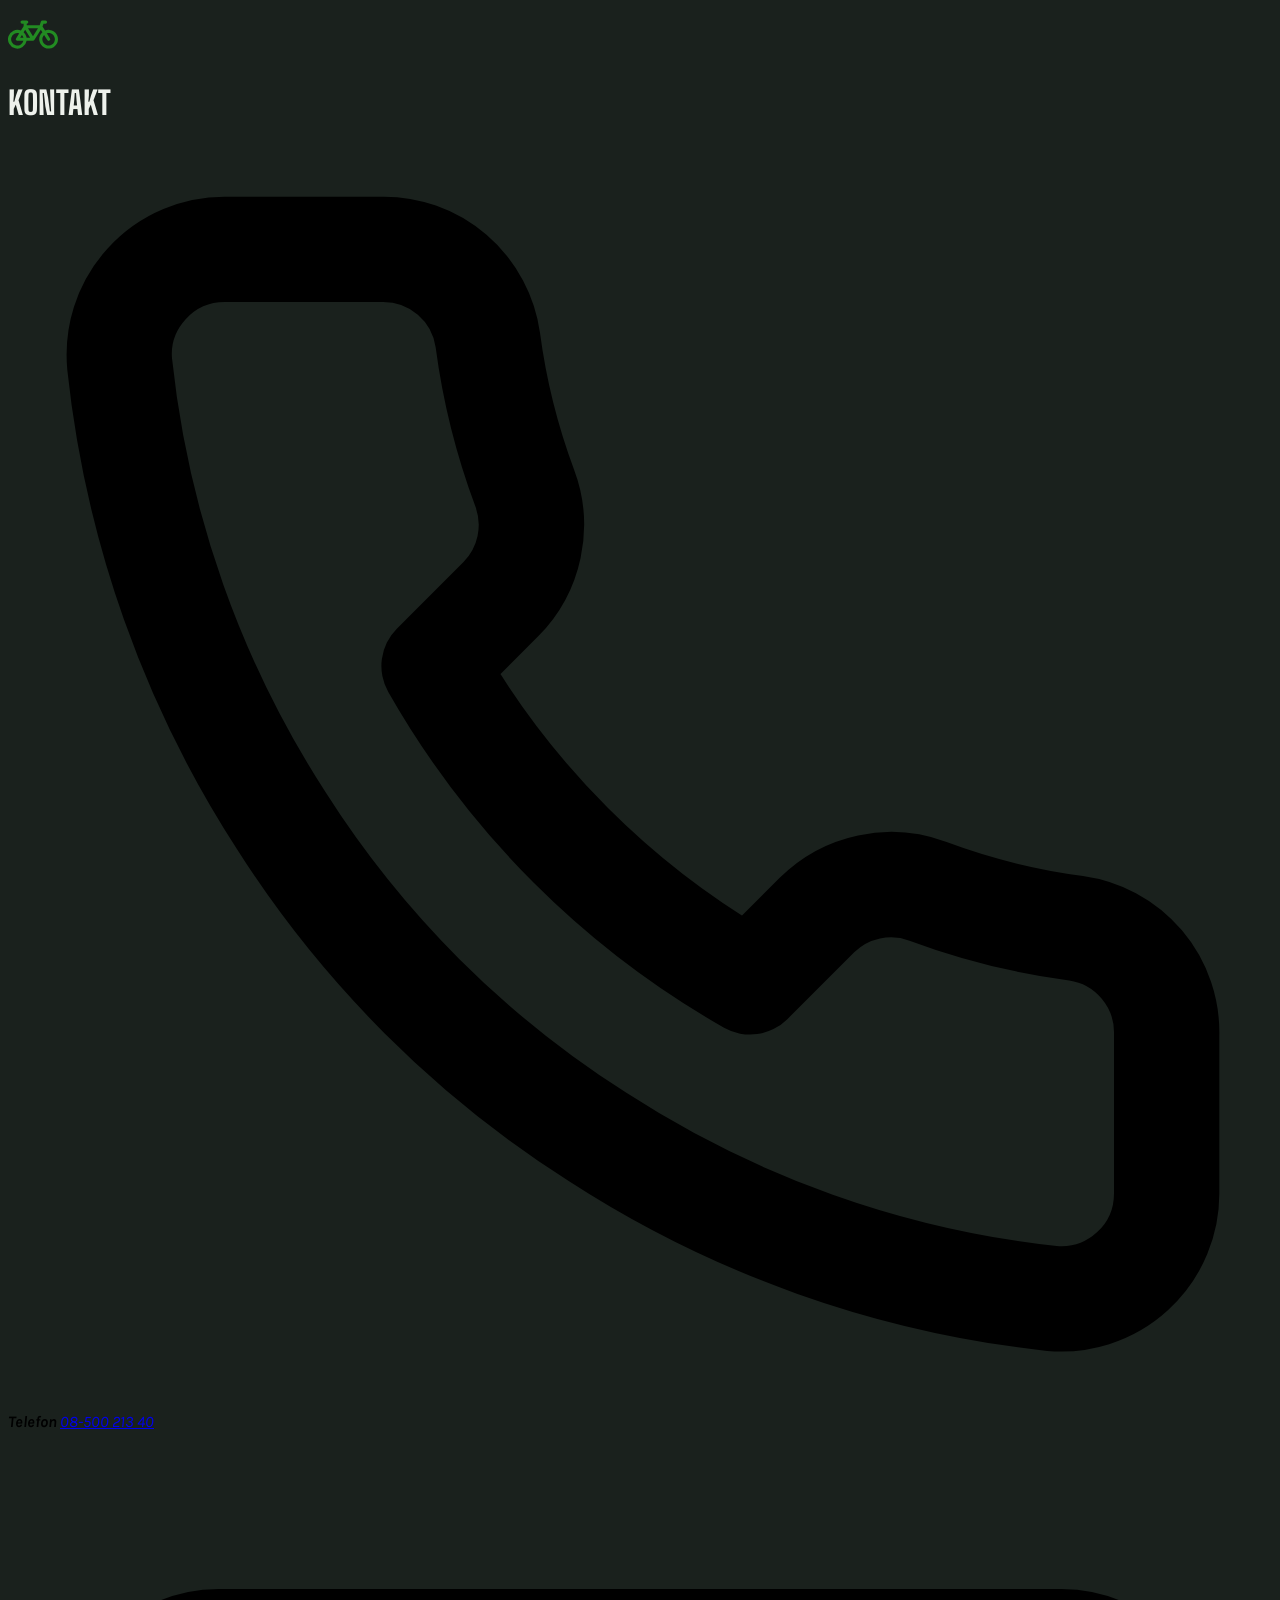
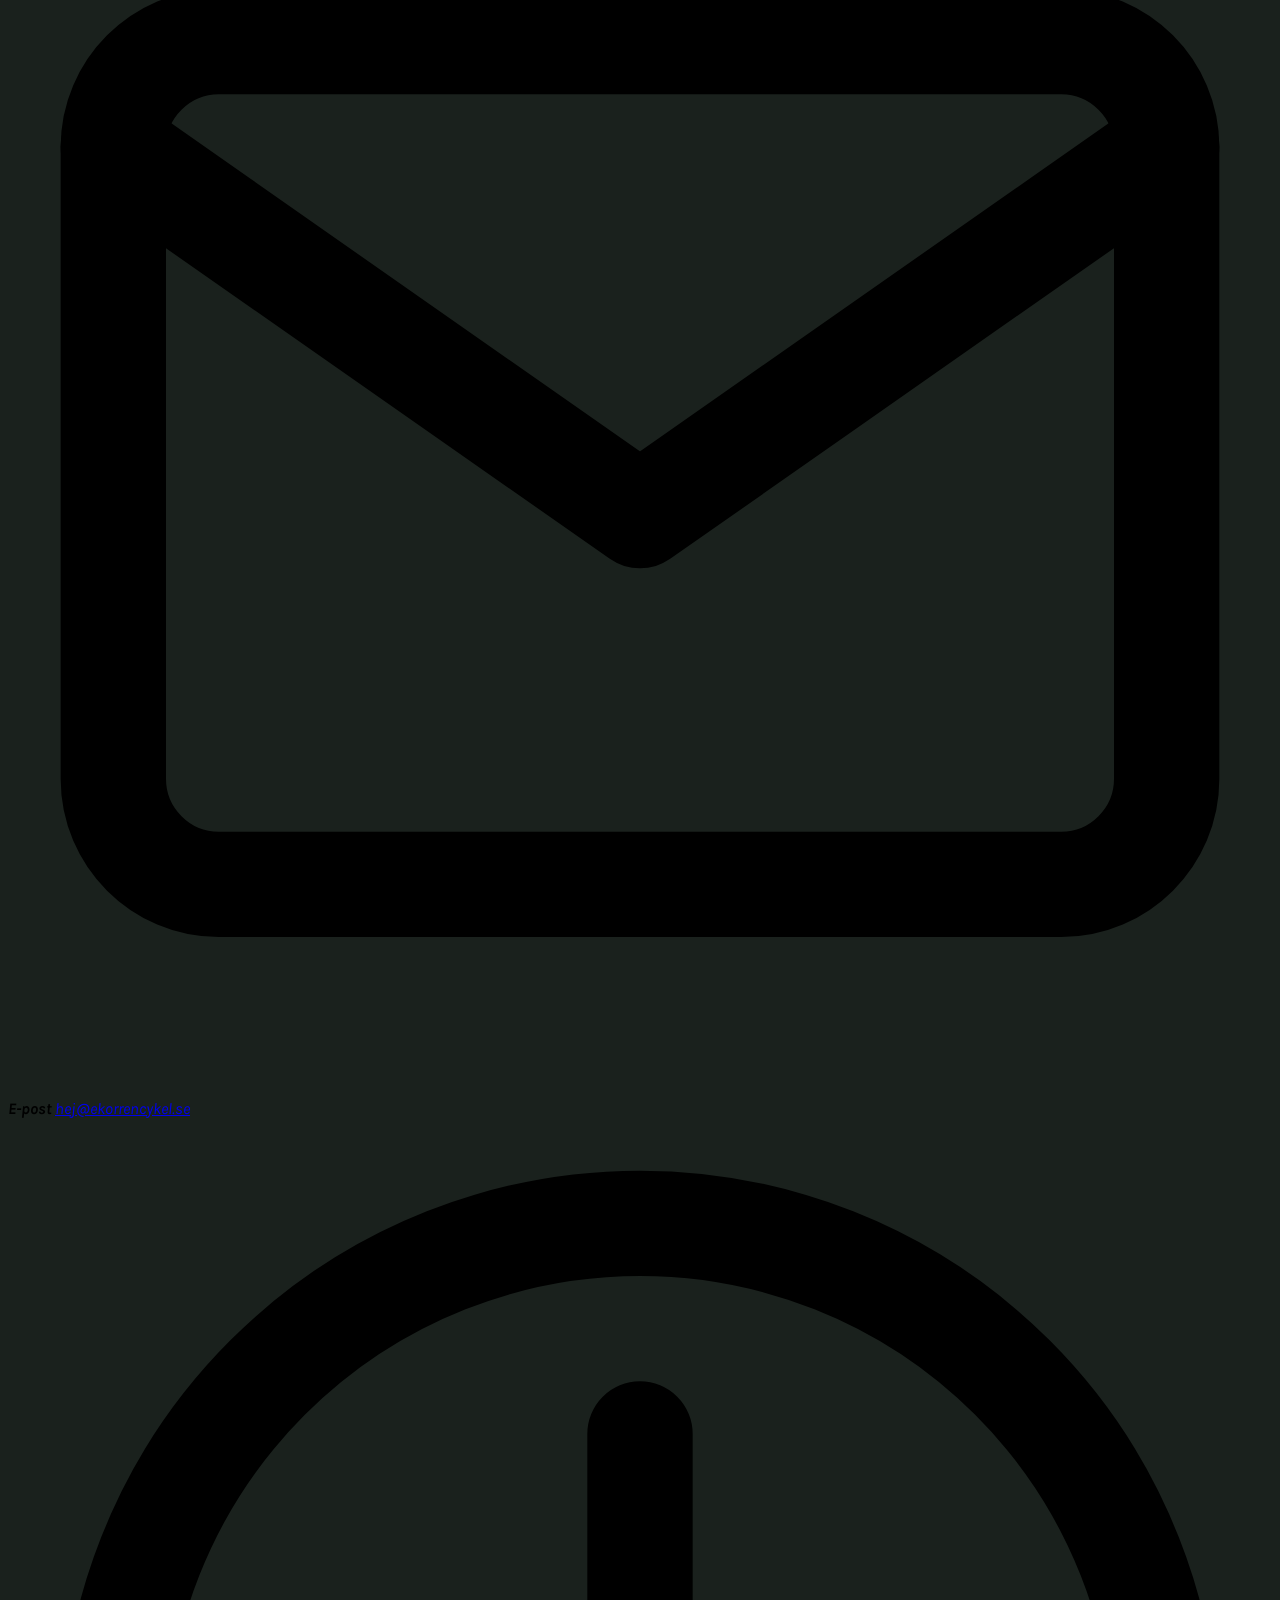
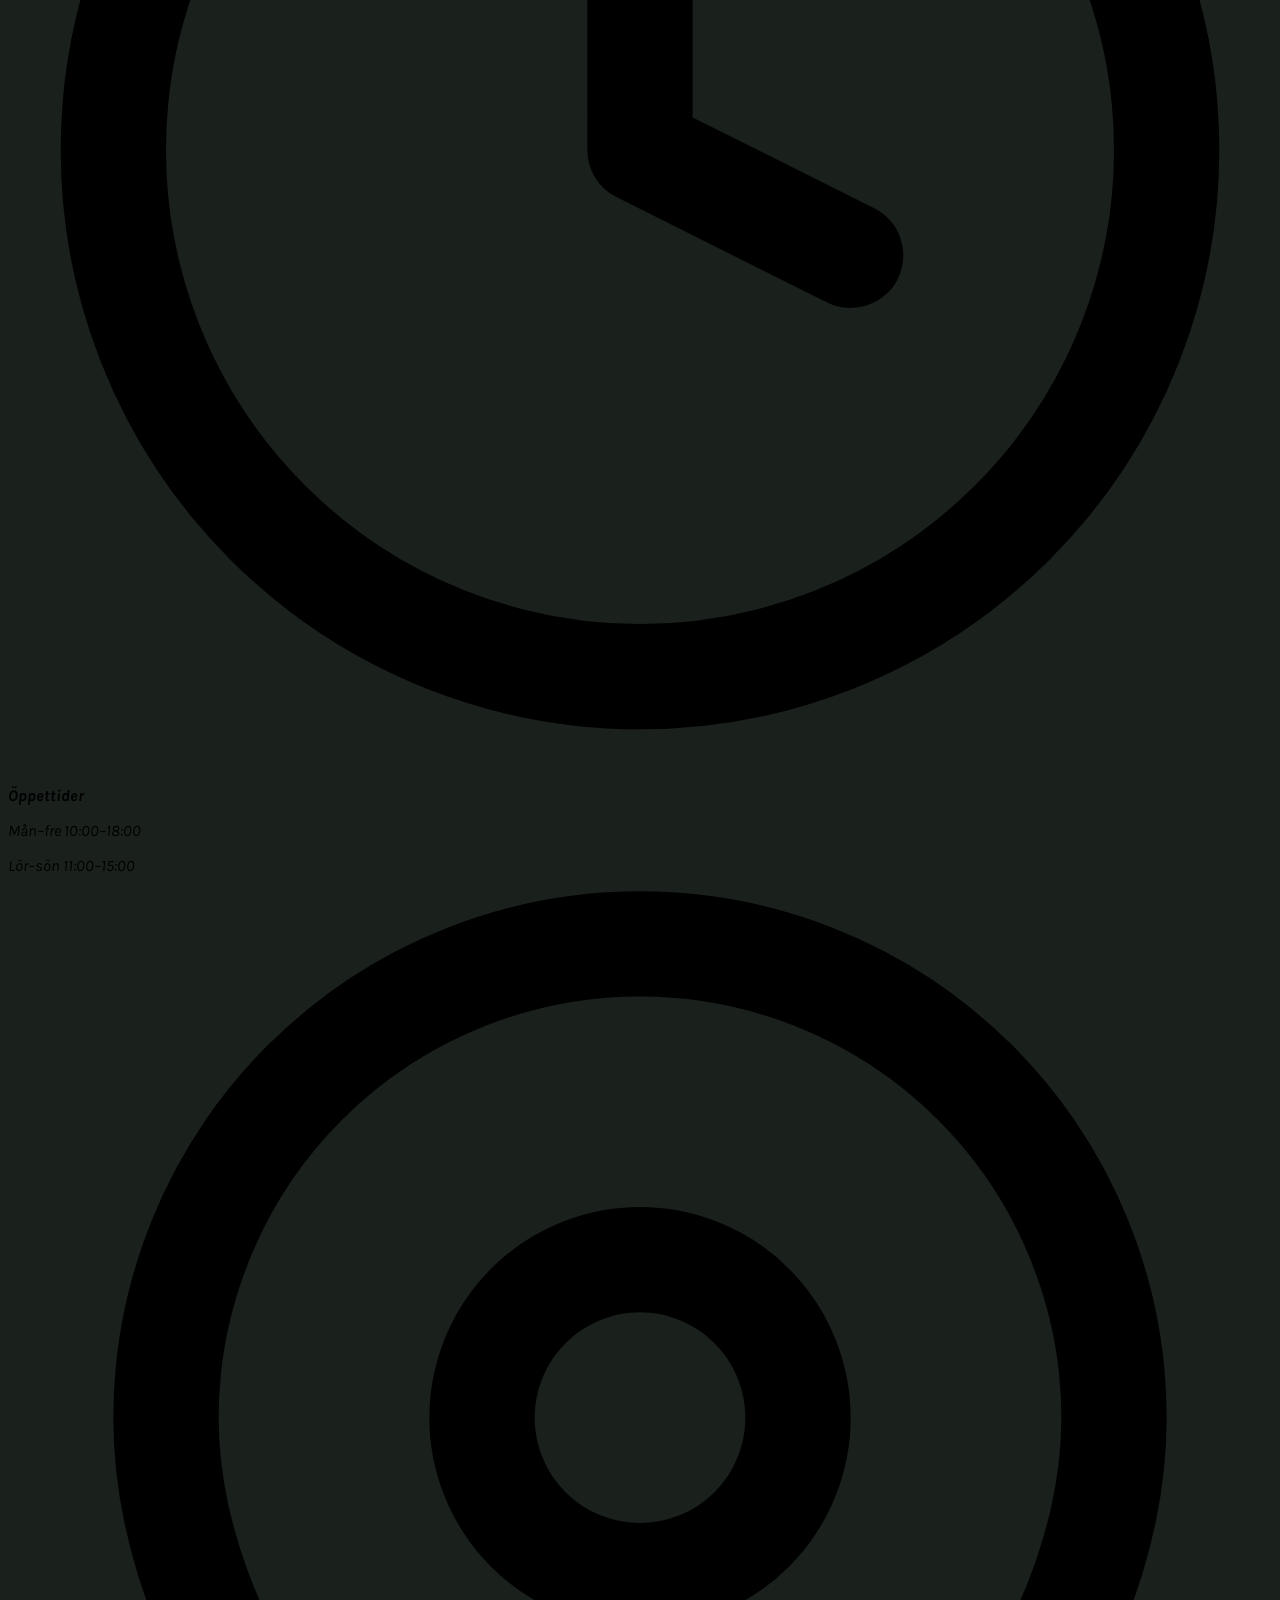
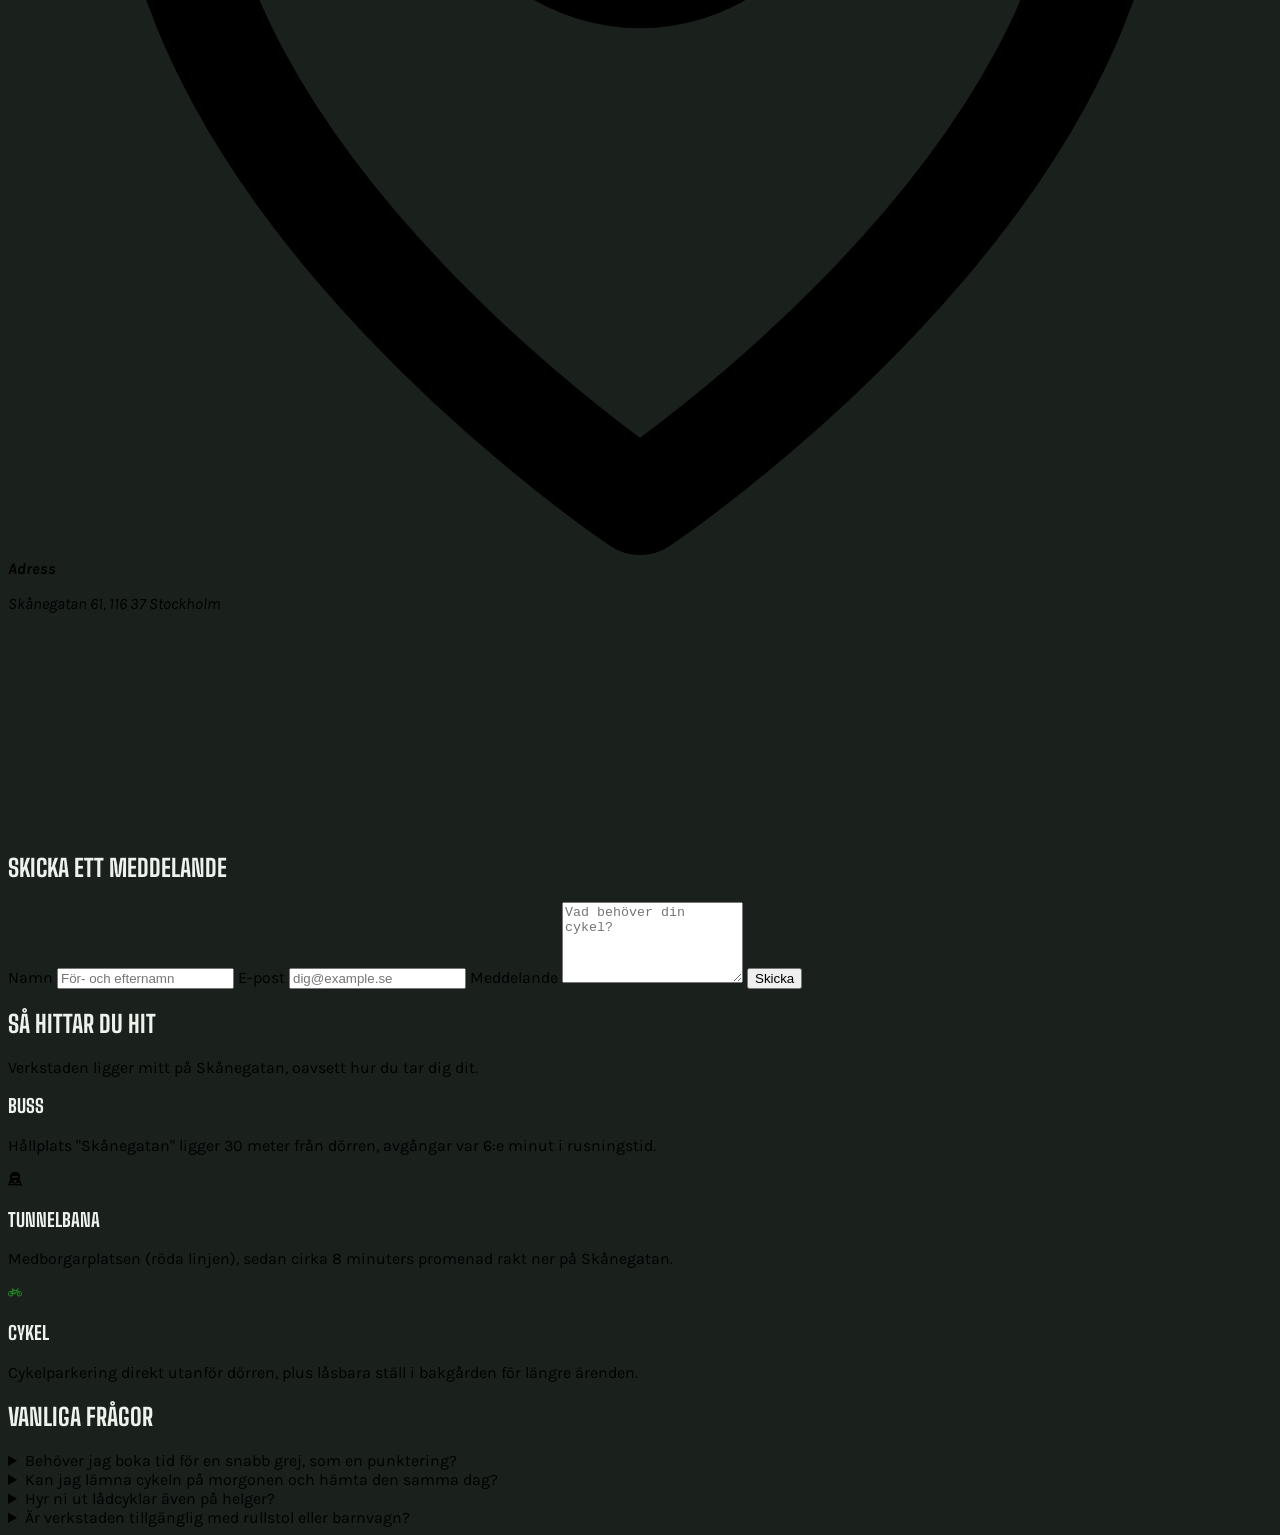
==== index.html @ 65b5cb79 "Added footer and minor other changes" ====
<!DOCTYPE html>
<html lang="sv">
<head>
    <meta charset="UTF-8">
    <meta name="viewport" content="width=device-width, initial-scale=1.0">
    <title>Kontakt – Cykelverkstan Ekorren</title>
    <link rel="stylesheet" href="base.css">
    <link rel="stylesheet" href="style.css">
    <link rel="preconnect" href="https://fonts.googleapis.com">
    <link rel="preconnect" href="https://fonts.gstatic.com" crossorigin>
    <link href="https://fonts.googleapis.com/css2?family=Big+Shoulders:wght@700&family=Karla:wght@400;700&family=Fragment+Mono&display=swap" rel="stylesheet">
</head>
    <body>
        <header class="Navigation">
            <svg xmlns="http://www.w3.org/2000/svg" width="50" height="50" fill="ForestGreen" class="bi bi-bicycle" viewBox="0 0 16 16" aria-hidden="true">
                <path d="M4 4.5a.5.5 0 0 1 .5-.5H6a.5.5 0 0 1 0 1v.5h4.14l.386-1.158A.5.5 0 0 1 11 4h1a.5.5 0 0 1 0 1h-.64l-.311.935.807 1.29a3 3 0 1 1-.848.53l-.508-.812-2.076 3.322A.5.5 0 0 1 8 10.5H5.959a3 3 0 1 1-1.815-3.274L5 5.856V5h-.5a.5.5 0 0 1-.5-.5m1.5 2.443-.508.814c.5.444.85 1.054.967 1.743h1.139zM8 9.057 9.598 6.5H6.402zM4.937 9.5a2 2 0 0 0-.487-.877l-.548.877zM3.603 8.092A2 2 0 1 0 4.937 10.5H3a.5.5 0 0 1-.424-.765zm7.947.53a2 2 0 1 0 .848-.53l1.026 1.643a.5.5 0 1 1-.848.53z"/>
            </svg>
        </header>
        <main>
            <h1>Kontakt</h1>    
            <div class="kontakt-topp">
                <div class="kontakt-info">
                    <address>
                        <div class="telefon">
                            <svg xmlns="http://www.w3.org/2000/svg" viewBox="0 0 24 24" fill="none" stroke="currentColor" stroke-width="2" stroke-linecap="round" stroke-linejoin="round" aria-hidden="true"><path d="M22 16.92v3a2 2 0 0 1-2.18 2 19.79 19.79 0 0 1-8.63-3.07 19.5 19.5 0 0 1-6-6 19.79 19.79 0 0 1-3.07-8.67A2 2 0 0 1 4.11 2h3a2 2 0 0 1 2 1.72 12.84 12.84 0 0 0 .7 2.81 2 2 0 0 1-.45 2.11L8.09 9.91a16 16 0 0 0 6 6l1.27-1.27a2 2 0 0 1 2.11-.45 12.84 12.84 0 0 0 2.81.7A2 2 0 0 1 22 16.92z"></path></svg>
                            <div class="etikett-text">
                                <strong>Telefon</strong>
                                 <a href="tel:0850021340">08-500 213 40</a>
                            </div>
                        </div>
                        <div class="epost">
                            <svg xmlns="http://www.w3.org/2000/svg" viewBox="0 0 24 24" fill="none" stroke="currentColor" stroke-width="2" stroke-linecap="round" stroke-linejoin="round" aria-hidden="true"><path d="M4 4h16c1.1 0 2 .9 2 2v12c0 1.1-.9 2-2 2H4c-1.1 0-2-.9-2-2V6c0-1.1.9-2 2-2z"></path><polyline points="22,6 12,13 2,6"></polyline></svg>
                            <div class="etikett-text">
                                <strong>E-post</strong>
                                <a href="mailto:hej@ekorrencykel.se">hej@ekorrencykel.se</a>
                            </div>
                        </div>
                        <div class="oppettider">
                            <svg xmlns="http://www.w3.org/2000/svg" viewBox="0 0 24 24" fill="none" stroke="currentColor" stroke-width="2" stroke-linecap="round" stroke-linejoin="round" aria-hidden="true"><circle cx="12" cy="12" r="10"></circle><polyline points="12 6 12 12 16 14"></polyline></svg>
                            <div class="etikett-text">
                                <strong>Öppettider</strong>
                                <p>Mån–fre 10:00–18:00</p>
                                <p>Lör–sön 11:00–15:00</p>
                            </div>
                        </div>
                        <div class="adress">
                            <svg xmlns="http://www.w3.org/2000/svg" viewBox="0 0 24 24" fill="none" stroke="currentColor" stroke-width="2" stroke-linecap="round" stroke-linejoin="round" aria-hidden="true"><path d="M21 10c0 7-9 13-9 13s-9-6-9-13a9 9 0 0 1 18 0z"></path><circle cx="12" cy="10" r="3"></circle></svg>
                            <div class="etikett-text">
                                <strong>Adress</strong>
                                <p>Skånegatan 61, 116 37 Stockholm</p>
                            </div>
                        </div>
                    </address>

                    
                    <div class="karta">
                        <iframe src="https://www.google.com/maps/embed?pb=!1m18!1m12!1m3!1d2036.2323593006563!2d18.076748012527503!3d59.31237687450018!2m3!1f0!2f0!3f0!3m2!1i1024!2i768!4f13.1!3m3!1m2!1s0x465f77f75d1aeaff%3A0x37b8c90bc06fa805!2sSk%C3%A5negatan%2061%2C%20116%2037%20Stockholm!5e0!3m2!1ssv!2sse!4v1790105751190!5m2!1ssv!2sse" width="auto" height="200" style="border:0;" allowfullscreen="" loading="lazy" referrerpolicy="strict-origin-when-cross-origin"></iframe>
                    </div>
                </div>
            
                <form>
                    <h2 class="form-rubrik">Skicka ett meddelande</h2>
                    <label for="namn">Namn</label>
                    <input type="text" name="namn" id="namn" placeholder="För- och efternamn" required autocomplete="name">
                    <label for="epost">E-post</label>
                    <input type="email" name="epost" id="epost" placeholder="dig@example.se" required autocomplete="email">
                    <label for="meddelande">Meddelande</label>
                    <textarea id="meddelande" name="meddelande" rows="5" placeholder="Vad behöver din cykel?" required></textarea>
                    <button type="submit" class="button">Skicka</button>
                </form>
            </div>
                <section class="hitta-hit">
                    <h2>Så hittar du hit</h2>
                    <p>Verkstaden ligger mitt på Skånegatan, oavsett hur du tar dig dit.</p>
                    <div class="transport">
                        <div class="buss">
                            <h3>Buss</h3>
                            <p>Hållplats "Skånegatan" ligger 30 meter från dörren, avgångar var 6:e minut i rusningstid.</p>
                        </div>
                        <div class="tunnelbana">
                            <svg xmlns="http://www.w3.org/2000/svg" viewBox="0 0 24 24" id="Railroad-Metro--Streamline-Ultimate" height="14" width="14">
                                <desc>
                                    Railroad Metro Streamline Icon: https://streamlinehq.com
                                </desc>
                                <path d="M23.93 22.49 20.05 13a0.28 0.28 0 0 1 0 -0.18 13.37 13.37 0 0 0 0.85 -4.52 8.07 8.07 0 0 0 -2 -5.7C17.29 1 15 0.13 12 0.13S6.71 1 5.15 2.6A8.07 8.07 0 0 0 3.1 8.3a13.35 13.35 0 0 0 0.83 4.46 0.2 0.2 0 0 1 0 0.17L0.07 22.49a1 1 0 0 0 0.56 1.3 1 1 0 0 0 0.37 0.08 1 1 0 0 0 0.93 -0.63l0.19 -0.47a0.24 0.24 0 0 1 0.23 -0.15h19.3a0.25 0.25 0 0 1 0.23 0.15l0.19 0.47a1 1 0 0 0 0.93 0.63 1 1 0 0 0 0.38 -0.08 1 1 0 0 0 0.55 -1.3Zm-5.88 -5.93c0.19 -0.25 0.38 -0.52 0.55 -0.79a0.25 0.25 0 0 1 0.24 -0.11 0.21 0.21 0 0 1 0.2 0.15l0.33 0.81a0.24 0.24 0 0 1 0 0.23 0.26 0.26 0 0 1 -0.21 0.11h-0.89a0.25 0.25 0 0 1 -0.23 -0.14 0.25 0.25 0 0 1 0.01 -0.26ZM6.61 7a0.75 0.75 0 0 1 0.64 -0.35h9.5a0.75 0.75 0 0 1 0.64 0.35 0.73 0.73 0 0 1 0 0.73l-0.75 1.5a0.73 0.73 0 0 1 -0.67 0.42H8a0.75 0.75 0 0 1 -0.67 -0.42L6.58 7.7a0.79 0.79 0 0 1 0.03 -0.7Zm8 10.31a4.52 4.52 0 0 1 -5.27 0 2 2 0 0 1 -0.13 -2.09A3 3 0 0 1 12 13.63a3 3 0 0 1 2.77 1.56 2 2 0 0 1 -0.14 2.09Zm-10 -0.66 0.33 -0.84a0.26 0.26 0 0 1 0.21 -0.16 0.27 0.27 0 0 1 0.24 0.12c0.18 0.28 0.37 0.56 0.57 0.82a0.23 0.23 0 0 1 0 0.26 0.23 0.23 0 0 1 -0.22 0.14h-0.91a0.25 0.25 0 0 1 -0.21 -0.11 0.21 0.21 0 0 1 -0.02 -0.26Zm16.24 3.89a0.29 0.29 0 0 1 -0.21 0.11H3.36a0.26 0.26 0 0 1 -0.24 -0.35l0.47 -1.15a0.25 0.25 0 0 1 0.23 -0.15h4.41a0.23 0.23 0 0 1 0.14 0 7 7 0 0 0 2.71 1.06 6.08 6.08 0 0 0 1.84 0A7 7 0 0 0 15.63 19a0.33 0.33 0 0 1 0.14 0h4.39a0.25 0.25 0 0 1 0.23 0.16l0.47 1.15a0.29 0.29 0 0 1 -0.02 0.2Z" fill="#000000" stroke-width="1"></path>
                            </svg>
                            <h3>Tunnelbana</h3>
                            <p>Medborgarplatsen (röda linjen), sedan cirka 8 minuters promenad rakt ner på Skånegatan.</p>
                        </div>
                        <div class="cykel">
                            <svg xmlns="http://www.w3.org/2000/svg" width="14" height="14" fill="ForestGreen" class="bi bi-bicycle" viewBox="0 0 16 16" aria-hidden="true">
                                <path d="M4 4.5a.5.5 0 0 1 .5-.5H6a.5.5 0 0 1 0 1v.5h4.14l.386-1.158A.5.5 0 0 1 11 4h1a.5.5 0 0 1 0 1h-.64l-.311.935.807 1.29a3 3 0 1 1-.848.53l-.508-.812-2.076 3.322A.5.5 0 0 1 8 10.5H5.959a3 3 0 1 1-1.815-3.274L5 5.856V5h-.5a.5.5 0 0 1-.5-.5m1.5 2.443-.508.814c.5.444.85 1.054.967 1.743h1.139zM8 9.057 9.598 6.5H6.402zM4.937 9.5a2 2 0 0 0-.487-.877l-.548.877zM3.603 8.092A2 2 0 1 0 4.937 10.5H3a.5.5 0 0 1-.424-.765zm7.947.53a2 2 0 1 0 .848-.53l1.026 1.643a.5.5 0 1 1-.848.53z"/>
                            </svg>
                            <h3>Cykel</h3>
                            <p>Cykelparkering direkt utanför dörren, plus låsbara ställ i bakgården för längre ärenden.</p>
                        </div>
                    </div>
            </section>
            <section class="faq">
                <h2>Vanliga frågor</h2>
                <details>
                    <summary>Behöver jag boka tid för en snabb grej, som en punktering?</summary>
                    <p>Punkteringar lagas medan man väntar och att man kan komma förbi.</p>
                </details>
                <details>
                    <summary>Kan jag lämna cykeln på morgonen och hämta den samma dag?</summary>
                    <p>De flesta jobb är klara samma dag, men kan variera beroende vilken typ av reparation som ska utföras. Vi hör av oss så fort cykeln är redo att hämtas.</p>
                </details>
                <details>
                    <summary>Hyr ni ut lådcyklar även på helger?</summary>
                    <p>Ja, vi hyr ut lådcyklar alla dagar vi har öppet, även helger 11–15. Vi har bara en, så ring (<a href="tel:0850021340">08-500 213 40</a>) gärna innan och kolla att den är ledig.</p>
                </details>
                <details>
                    <summary>Är verkstaden tillgänglig med rullstol eller barnvagn?</summary>
                    <p>Verkstaden nås via ramp från gatan och har en bred dörr utan tröskel - bra att veta om du kommer med barnvagn, rullstol eller lådcykel.</p>
                </details>
            </section>
        </main>
        <footer class="Footer">

        </footer>
    </body>
    </html>
---- base.css ----
h1, h2, h3, h4 {
    font-family: "Big Shoulders", sans-serif;
    text-transform: uppercase;
    color: #eef2ec;
}
body {
    font-family: "Karla", sans-serif;
    background-color: #1a211d;
}
a:focus-visible,
button:focus-visible,
input:focus-visible,
textarea:focus-visible,
summary:focus-visible {
    outline: 3px solid #2C6E9B;
    outline-offset: 2px;
}
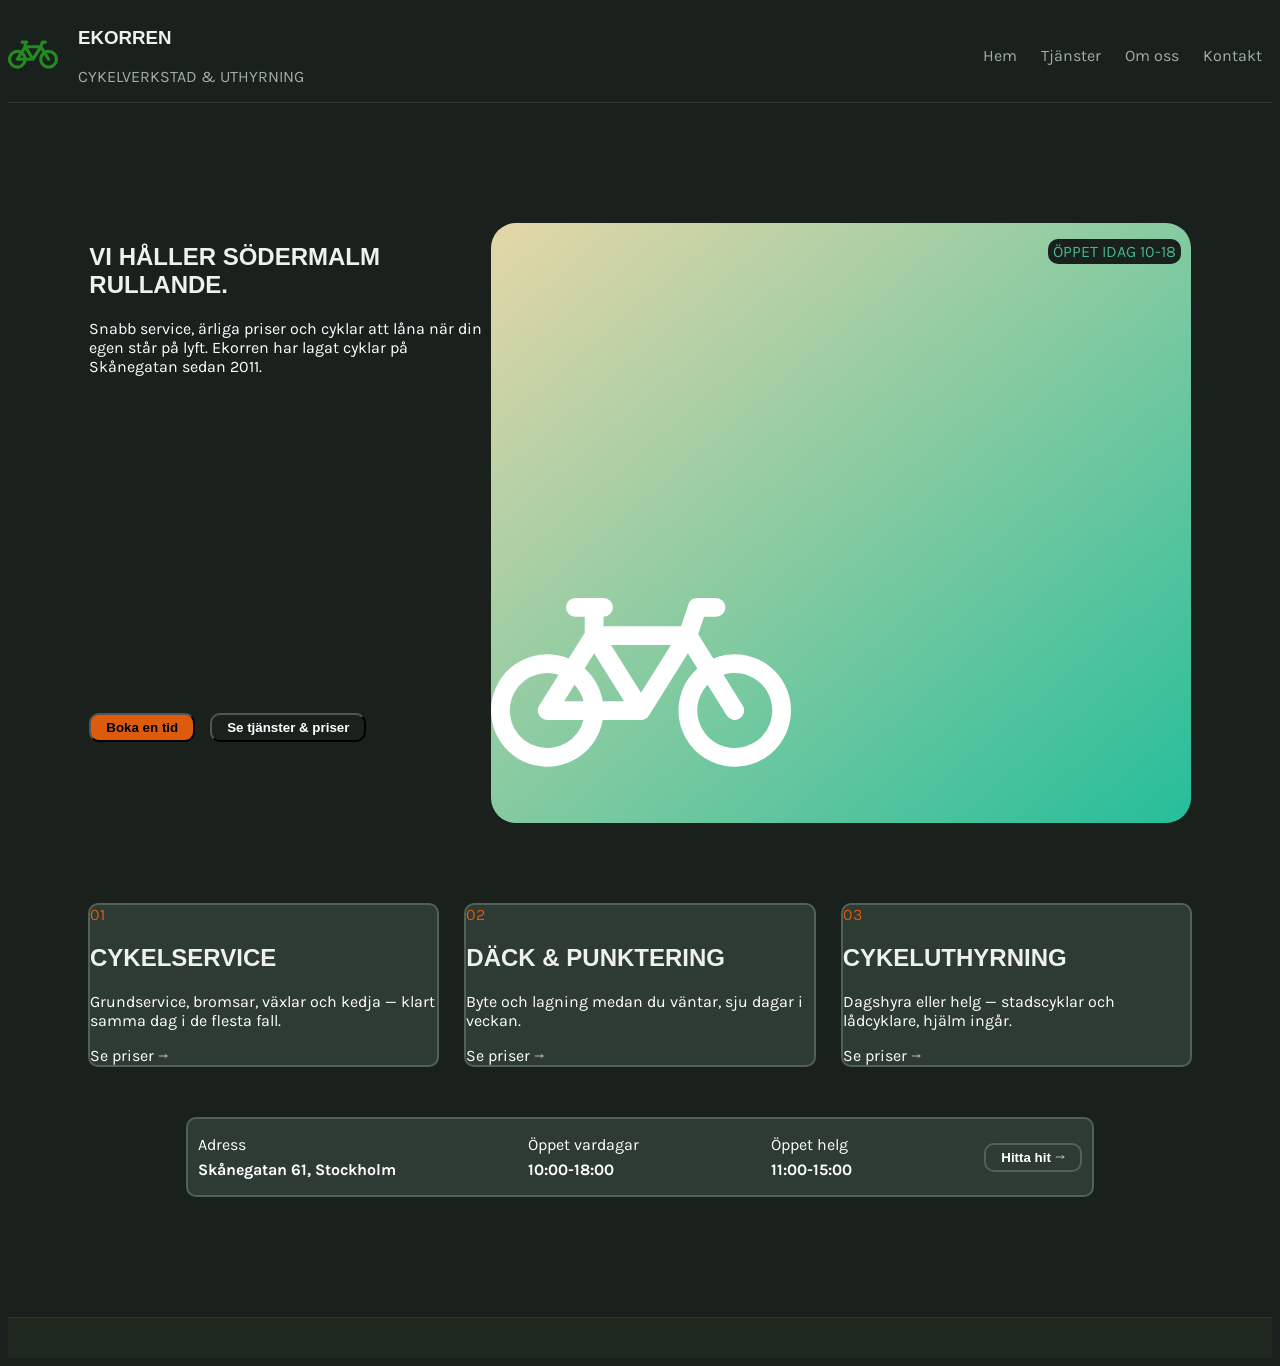
==== commit c7f586f7: "more updates" ====
--- a/index.html
+++ b/index.html
@@ -1,123 +1,108 @@
 <!DOCTYPE html>
-<html lang="sv">
+<html lang="en">
 <head>
     <meta charset="UTF-8">
     <meta name="viewport" content="width=device-width, initial-scale=1.0">
-    <title>Kontakt – Cykelverkstan Ekorren</title>
+    <title>Cykelverkstan Ekorren</title>
     <link rel="stylesheet" href="base.css">
-    <link rel="stylesheet" href="style.css">
+    <link rel="stylesheet" href="home.css">
     <link rel="preconnect" href="https://fonts.googleapis.com">
     <link rel="preconnect" href="https://fonts.gstatic.com" crossorigin>
-    <link href="https://fonts.googleapis.com/css2?family=Big+Shoulders:wght@700&family=Karla:wght@400;700&family=Fragment+Mono&display=swap" rel="stylesheet">
+    <link href="https://fonts.googleapis.com/css2?
+    family=Big+Shoulders:wght@700&family=Karla:wght@400;700&family=Fragment+Mono&display=swap"
+    rel="stylesheet">
+    
 </head>
-    <body>
-        <header class="Navigation">
-            <svg xmlns="http://www.w3.org/2000/svg" width="50" height="50" fill="ForestGreen" class="bi bi-bicycle" viewBox="0 0 16 16" aria-hidden="true">
-                <path d="M4 4.5a.5.5 0 0 1 .5-.5H6a.5.5 0 0 1 0 1v.5h4.14l.386-1.158A.5.5 0 0 1 11 4h1a.5.5 0 0 1 0 1h-.64l-.311.935.807 1.29a3 3 0 1 1-.848.53l-.508-.812-2.076 3.322A.5.5 0 0 1 8 10.5H5.959a3 3 0 1 1-1.815-3.274L5 5.856V5h-.5a.5.5 0 0 1-.5-.5m1.5 2.443-.508.814c.5.444.85 1.054.967 1.743h1.139zM8 9.057 9.598 6.5H6.402zM4.937 9.5a2 2 0 0 0-.487-.877l-.548.877zM3.603 8.092A2 2 0 1 0 4.937 10.5H3a.5.5 0 0 1-.424-.765zm7.947.53a2 2 0 1 0 .848-.53l1.026 1.643a.5.5 0 1 1-.848.53z"/>
-            </svg>
-        </header>
-        <main>
-            <h1>Kontakt</h1>    
-            <div class="kontakt-topp">
-                <div class="kontakt-info">
-                    <address>
-                        <div class="telefon">
-                            <svg xmlns="http://www.w3.org/2000/svg" viewBox="0 0 24 24" fill="none" stroke="currentColor" stroke-width="2" stroke-linecap="round" stroke-linejoin="round" aria-hidden="true"><path d="M22 16.92v3a2 2 0 0 1-2.18 2 19.79 19.79 0 0 1-8.63-3.07 19.5 19.5 0 0 1-6-6 19.79 19.79 0 0 1-3.07-8.67A2 2 0 0 1 4.11 2h3a2 2 0 0 1 2 1.72 12.84 12.84 0 0 0 .7 2.81 2 2 0 0 1-.45 2.11L8.09 9.91a16 16 0 0 0 6 6l1.27-1.27a2 2 0 0 1 2.11-.45 12.84 12.84 0 0 0 2.81.7A2 2 0 0 1 22 16.92z"></path></svg>
-                            <div class="etikett-text">
-                                <strong>Telefon</strong>
-                                 <a href="tel:0850021340">08-500 213 40</a>
-                            </div>
-                        </div>
-                        <div class="epost">
-                            <svg xmlns="http://www.w3.org/2000/svg" viewBox="0 0 24 24" fill="none" stroke="currentColor" stroke-width="2" stroke-linecap="round" stroke-linejoin="round" aria-hidden="true"><path d="M4 4h16c1.1 0 2 .9 2 2v12c0 1.1-.9 2-2 2H4c-1.1 0-2-.9-2-2V6c0-1.1.9-2 2-2z"></path><polyline points="22,6 12,13 2,6"></polyline></svg>
-                            <div class="etikett-text">
-                                <strong>E-post</strong>
-                                <a href="mailto:hej@ekorrencykel.se">hej@ekorrencykel.se</a>
-                            </div>
-                        </div>
-                        <div class="oppettider">
-                            <svg xmlns="http://www.w3.org/2000/svg" viewBox="0 0 24 24" fill="none" stroke="currentColor" stroke-width="2" stroke-linecap="round" stroke-linejoin="round" aria-hidden="true"><circle cx="12" cy="12" r="10"></circle><polyline points="12 6 12 12 16 14"></polyline></svg>
-                            <div class="etikett-text">
-                                <strong>Öppettider</strong>
-                                <p>Mån–fre 10:00–18:00</p>
-                                <p>Lör–sön 11:00–15:00</p>
-                            </div>
-                        </div>
-                        <div class="adress">
-                            <svg xmlns="http://www.w3.org/2000/svg" viewBox="0 0 24 24" fill="none" stroke="currentColor" stroke-width="2" stroke-linecap="round" stroke-linejoin="round" aria-hidden="true"><path d="M21 10c0 7-9 13-9 13s-9-6-9-13a9 9 0 0 1 18 0z"></path><circle cx="12" cy="10" r="3"></circle></svg>
-                            <div class="etikett-text">
-                                <strong>Adress</strong>
-                                <p>Skånegatan 61, 116 37 Stockholm</p>
-                            </div>
-                        </div>
-                    </address>
+<body>
+    <header class="navigation">
+        <div class="logo-icon">
+            <svg xmlns="http://www.w3.org/2000/svg" width="50" height="50" fill="ForestGreen" class="bi bi-bicycle" viewBox="0 0 16 16">
+        <path d="M4 4.5a.5.5 0 0 1 .5-.5H6a.5.5 0 0 1 0 1v.5h4.14l.386-1.158A.5.5 0 0 1 11 4h1a.5.5 0 0 1 0 1h-.64l-.311.935.807 1.29a3 3 0 1 1-.848.53l-.508-.812-2.076 3.322A.5.5 0 0 1 8 10.5H5.959a3 3 0 1 1-1.815-3.274L5 5.856V5h-.5a.5.5 0 0 1-.5-.5m1.5 2.443-.508.814c.5.444.85 1.054.967 1.743h1.139zM8 9.057 9.598 6.5H6.402zM4.937 9.5a2 2 0 0 0-.487-.877l-.548.877zM3.603 8.092A2 2 0 1 0 4.937 10.5H3a.5.5 0 0 1-.424-.765zm7.947.53a2 2 0 1 0 .848-.53l1.026 1.643a.5.5 0 1 1-.848.53z"/>
+        </svg>
+        </div>
+        <div class="logo-text">
+            <h3>EKORREN</h3>
+            <p>CYKELVERKSTAD & UTHYRNING</p>
+        </div>
+        <nav class="links">
+            <a href="index.html">Hem</a>
+            <a href="services.html">Tjänster</a>
+            <a href="about.html">Om oss</a>
+            <a href="contact.html">Kontakt</a>
+        </nav>
 
-                    
-                    <div class="karta">
-                        <iframe src="https://www.google.com/maps/embed?pb=!1m18!1m12!1m3!1d2036.2323593006563!2d18.076748012527503!3d59.31237687450018!2m3!1f0!2f0!3f0!3m2!1i1024!2i768!4f13.1!3m3!1m2!1s0x465f77f75d1aeaff%3A0x37b8c90bc06fa805!2sSk%C3%A5negatan%2061%2C%20116%2037%20Stockholm!5e0!3m2!1ssv!2sse!4v1790105751190!5m2!1ssv!2sse" width="auto" height="200" style="border:0;" allowfullscreen="" loading="lazy" referrerpolicy="strict-origin-when-cross-origin"></iframe>
-                    </div>
+    </header>
+
+    <main class="main-container">
+        <div class="container-1">
+            <section class="hero">
+                <h1>Vi håller Södermalm rullande.</h1>
+                <p>Snabb service, ärliga priser och cyklar att låna när din egen står på lyft. Ekorren har lagat cyklar på Skånegatan sedan 2011.</p>
+                <div class="CTA">
+                    <button>Boka en tid</button>
+                    <button>Se tjänster & priser</button>
                 </div>
-            
-                <form>
-                    <h2 class="form-rubrik">Skicka ett meddelande</h2>
-                    <label for="namn">Namn</label>
-                    <input type="text" name="namn" id="namn" placeholder="För- och efternamn" required autocomplete="name">
-                    <label for="epost">E-post</label>
-                    <input type="email" name="epost" id="epost" placeholder="dig@example.se" required autocomplete="email">
-                    <label for="meddelande">Meddelande</label>
-                    <textarea id="meddelande" name="meddelande" rows="5" placeholder="Vad behöver din cykel?" required></textarea>
-                    <button type="submit" class="button">Skicka</button>
-                </form>
+            </section>
+
+            <aside class="box">
+                <p>ÖPPET IDAG 10-18</p>
+                <svg xmlns="http://www.w3.org/2000/svg" width="300" height="300" fill="white" class="bi bi-bicycle" viewBox="0 0 16 16">
+    <path d="M4 4.5a.5.5 0 0 1 .5-.5H6a.5.5 0 0 1 0 1v.5h4.14l.386-1.158A.5.5 0 0 1 11 4h1a.5.5 0 0 1 0 1h-.64l-.311.935.807 1.29a3 3 0 1 1-.848.53l-.508-.812-2.076 3.322A.5.5 0 0 1 8 10.5H5.959a3 3 0 1 1-1.815-3.274L5 5.856V5h-.5a.5.5 0 0 1-.5-.5m1.5 2.443-.508.814c.5.444.85 1.054.967 1.743h1.139zM8 9.057 9.598 6.5H6.402zM4.937 9.5a2 2 0 0 0-.487-.877l-.548.877zM3.603 8.092A2 2 0 1 0 4.937 10.5H3a.5.5 0 0 1-.424-.765zm7.947.53a2 2 0 1 0 .848-.53l1.026 1.643a.5.5 0 1 1-.848.53z"/>
+    </svg>
+            </aside>
+        </div>        
+
+        <section class="services">
+            <div class="service-01">
+                <div>01</div>
+                <h2>Cykelservice</h2>
+                    <p>Grundservice, bromsar, växlar och kedja — klart samma dag i de flesta fall.</p>
+                    <div>Se priser  <svg xmlns="http://www.w3.org/2000/svg" fill="none" viewBox="0 0 24 24" stroke-width="1.5" stroke="currentColor" class="icon">
+  <path stroke-linecap="round" stroke-linejoin="round" d="M17.25 8.25 21 12m0 0-3.75 3.75M21 12H3" />
+</svg></div>
             </div>
-                <section class="hitta-hit">
-                    <h2>Så hittar du hit</h2>
-                    <p>Verkstaden ligger mitt på Skånegatan, oavsett hur du tar dig dit.</p>
-                    <div class="transport">
-                        <div class="buss">
-                            <h3>Buss</h3>
-                            <p>Hållplats "Skånegatan" ligger 30 meter från dörren, avgångar var 6:e minut i rusningstid.</p>
-                        </div>
-                        <div class="tunnelbana">
-                            <svg xmlns="http://www.w3.org/2000/svg" viewBox="0 0 24 24" id="Railroad-Metro--Streamline-Ultimate" height="14" width="14">
-                                <desc>
-                                    Railroad Metro Streamline Icon: https://streamlinehq.com
-                                </desc>
-                                <path d="M23.93 22.49 20.05 13a0.28 0.28 0 0 1 0 -0.18 13.37 13.37 0 0 0 0.85 -4.52 8.07 8.07 0 0 0 -2 -5.7C17.29 1 15 0.13 12 0.13S6.71 1 5.15 2.6A8.07 8.07 0 0 0 3.1 8.3a13.35 13.35 0 0 0 0.83 4.46 0.2 0.2 0 0 1 0 0.17L0.07 22.49a1 1 0 0 0 0.56 1.3 1 1 0 0 0 0.37 0.08 1 1 0 0 0 0.93 -0.63l0.19 -0.47a0.24 0.24 0 0 1 0.23 -0.15h19.3a0.25 0.25 0 0 1 0.23 0.15l0.19 0.47a1 1 0 0 0 0.93 0.63 1 1 0 0 0 0.38 -0.08 1 1 0 0 0 0.55 -1.3Zm-5.88 -5.93c0.19 -0.25 0.38 -0.52 0.55 -0.79a0.25 0.25 0 0 1 0.24 -0.11 0.21 0.21 0 0 1 0.2 0.15l0.33 0.81a0.24 0.24 0 0 1 0 0.23 0.26 0.26 0 0 1 -0.21 0.11h-0.89a0.25 0.25 0 0 1 -0.23 -0.14 0.25 0.25 0 0 1 0.01 -0.26ZM6.61 7a0.75 0.75 0 0 1 0.64 -0.35h9.5a0.75 0.75 0 0 1 0.64 0.35 0.73 0.73 0 0 1 0 0.73l-0.75 1.5a0.73 0.73 0 0 1 -0.67 0.42H8a0.75 0.75 0 0 1 -0.67 -0.42L6.58 7.7a0.79 0.79 0 0 1 0.03 -0.7Zm8 10.31a4.52 4.52 0 0 1 -5.27 0 2 2 0 0 1 -0.13 -2.09A3 3 0 0 1 12 13.63a3 3 0 0 1 2.77 1.56 2 2 0 0 1 -0.14 2.09Zm-10 -0.66 0.33 -0.84a0.26 0.26 0 0 1 0.21 -0.16 0.27 0.27 0 0 1 0.24 0.12c0.18 0.28 0.37 0.56 0.57 0.82a0.23 0.23 0 0 1 0 0.26 0.23 0.23 0 0 1 -0.22 0.14h-0.91a0.25 0.25 0 0 1 -0.21 -0.11 0.21 0.21 0 0 1 -0.02 -0.26Zm16.24 3.89a0.29 0.29 0 0 1 -0.21 0.11H3.36a0.26 0.26 0 0 1 -0.24 -0.35l0.47 -1.15a0.25 0.25 0 0 1 0.23 -0.15h4.41a0.23 0.23 0 0 1 0.14 0 7 7 0 0 0 2.71 1.06 6.08 6.08 0 0 0 1.84 0A7 7 0 0 0 15.63 19a0.33 0.33 0 0 1 0.14 0h4.39a0.25 0.25 0 0 1 0.23 0.16l0.47 1.15a0.29 0.29 0 0 1 -0.02 0.2Z" fill="#000000" stroke-width="1"></path>
-                            </svg>
-                            <h3>Tunnelbana</h3>
-                            <p>Medborgarplatsen (röda linjen), sedan cirka 8 minuters promenad rakt ner på Skånegatan.</p>
-                        </div>
-                        <div class="cykel">
-                            <svg xmlns="http://www.w3.org/2000/svg" width="14" height="14" fill="ForestGreen" class="bi bi-bicycle" viewBox="0 0 16 16" aria-hidden="true">
-                                <path d="M4 4.5a.5.5 0 0 1 .5-.5H6a.5.5 0 0 1 0 1v.5h4.14l.386-1.158A.5.5 0 0 1 11 4h1a.5.5 0 0 1 0 1h-.64l-.311.935.807 1.29a3 3 0 1 1-.848.53l-.508-.812-2.076 3.322A.5.5 0 0 1 8 10.5H5.959a3 3 0 1 1-1.815-3.274L5 5.856V5h-.5a.5.5 0 0 1-.5-.5m1.5 2.443-.508.814c.5.444.85 1.054.967 1.743h1.139zM8 9.057 9.598 6.5H6.402zM4.937 9.5a2 2 0 0 0-.487-.877l-.548.877zM3.603 8.092A2 2 0 1 0 4.937 10.5H3a.5.5 0 0 1-.424-.765zm7.947.53a2 2 0 1 0 .848-.53l1.026 1.643a.5.5 0 1 1-.848.53z"/>
-                            </svg>
-                            <h3>Cykel</h3>
-                            <p>Cykelparkering direkt utanför dörren, plus låsbara ställ i bakgården för längre ärenden.</p>
-                        </div>
-                    </div>
-            </section>
-            <section class="faq">
-                <h2>Vanliga frågor</h2>
-                <details>
-                    <summary>Behöver jag boka tid för en snabb grej, som en punktering?</summary>
-                    <p>Punkteringar lagas medan man väntar och att man kan komma förbi.</p>
-                </details>
-                <details>
-                    <summary>Kan jag lämna cykeln på morgonen och hämta den samma dag?</summary>
-                    <p>De flesta jobb är klara samma dag, men kan variera beroende vilken typ av reparation som ska utföras. Vi hör av oss så fort cykeln är redo att hämtas.</p>
-                </details>
-                <details>
-                    <summary>Hyr ni ut lådcyklar även på helger?</summary>
-                    <p>Ja, vi hyr ut lådcyklar alla dagar vi har öppet, även helger 11–15. Vi har bara en, så ring (<a href="tel:0850021340">08-500 213 40</a>) gärna innan och kolla att den är ledig.</p>
-                </details>
-                <details>
-                    <summary>Är verkstaden tillgänglig med rullstol eller barnvagn?</summary>
-                    <p>Verkstaden nås via ramp från gatan och har en bred dörr utan tröskel - bra att veta om du kommer med barnvagn, rullstol eller lådcykel.</p>
-                </details>
-            </section>
-        </main>
-        <footer class="Footer">
+            <div class="service-02">
+                <div>02</div>
+                <h2>Däck & punktering</h2>
+                    <p>Byte och lagning medan du väntar, sju dagar i veckan.</p>
+                    <div>Se priser <svg xmlns="http://www.w3.org/2000/svg" fill="none" viewBox="0 0 24 24" stroke-width="1.5" stroke="currentColor" class="icon">
+  <path stroke-linecap="round" stroke-linejoin="round" d="M17.25 8.25 21 12m0 0-3.75 3.75M21 12H3" />
+</svg></div>
+            </div>
+            <div class="service-03">
+                <div>03</div>
+                <h2>Cykeluthyrning</h2>
+                    <p>Dagshyra eller helg — stadscyklar och lådcyklare, hjälm ingår.</p>
+                    <div>Se priser <svg xmlns="http://www.w3.org/2000/svg" fill="none" viewBox="0 0 24 24" stroke-width="1.5" stroke="currentColor" class="icon">
+  <path stroke-linecap="round" stroke-linejoin="round" d="M17.25 8.25 21 12m0 0-3.75 3.75M21 12H3" />
+</svg>
+</div>
+            </div>
+        </section>
 
-        </footer>
-    </body>
-    </html>+        <section class="information">
+            <div class="adress">
+                <p>Adress</p>
+                <p>Skånegatan 61, Stockholm</p>
+            </div>
+            <div class="open-weekdays">
+                <p>Öppet vardagar</p>
+                <p>10:00-18:00</p>
+            </div>
+            <div class="open-weekends">
+                <p>Öppet helg</p>
+                <p>11:00-15:00</p>
+            </div>
+            <button>Hitta hit <svg xmlns="http://www.w3.org/2000/svg" fill="none" viewBox="0 0 24 24" stroke-width="1.5" stroke="currentColor" class="icon">
+  <path stroke-linecap="round" stroke-linejoin="round" d="M17.25 8.25 21 12m0 0-3.75 3.75M21 12H3" />
+</svg></button>
+        </section>        
+    </main>
+    
+
+    <footer class="footer">
+
+    </footer>
+    
+</body>
+</html>
--- a/base.css
+++ b/base.css
@@ -3,10 +3,38 @@
     text-transform: uppercase;
     color: #eef2ec;
 }
+
 body {
     font-family: "Karla", sans-serif;
     background-color: #1a211d;
 }
+.navigation {
+    display: flex; 
+    width: auto;   
+    background-color: #1a211d;
+    justify-content: space-between;
+    border-bottom: solid 1px #2f3630;
+    gap: 20px;
+    position: sticky;
+    top: 0px;
+    margin-bottom: 40px;
+}
+
+
+.logo-icon {
+    align-self: center;
+}
+
+.links {
+    margin-left: auto;
+    align-self: center;
+}
+
+.navigation a {
+    padding: 10px;
+    text-decoration: none;
+}
+    
 a:focus-visible,
 button:focus-visible,
 input:focus-visible,
@@ -14,4 +42,20 @@
 summary:focus-visible {
     outline: 3px solid #2C6E9B;
     outline-offset: 2px;
+}
+.footer {
+    display: flex; 
+    width: auto;   
+    justify-content: space-between;
+    align-items: center;
+    gap: 20px;
+    margin-top: 40px;
+    background-color: #1F281F;
+    border-top: 1px solid #2f3630;
+    padding: 20px;
+}
+.footer a {
+    padding: 10px;
+    text-decoration: none;
+
 }
--- a/home.css
+++ b/home.css
@@ -0,0 +1,196 @@
+.main-container {
+    color: white;
+    /* width: 70%;
+    max-width: 1440px;
+     margin: 0 auto; */
+     max-width: 1536px;
+     padding: 80px;
+
+}
+
+.navigation, a {
+    color: #9FB0A0;
+}
+
+.navigation {
+    display: flex; 
+    width: auto;
+    background-color: #1a211d;
+    justify-content: space-between;
+    border-bottom: solid 1px #2f3630;
+    gap: 20px;
+    position: sticky;
+    top: 0px;
+
+}
+
+.logo-icon {
+    align-self: center;
+}
+
+.links {
+    margin-left: auto;
+    align-self: center;
+}
+
+a {
+    padding: 10px;
+    text-decoration: none;
+}
+
+.container-1 {
+    display: flex;
+    justify-content: space-evenly;
+}
+
+.hero {
+    width: 400px;
+}
+
+.hero h1 {
+    padding-right: 20px;    
+}
+
+.CTA {
+    display: flex;
+    justify-content: flex-start;
+    align-items: flex-end;
+    gap: 15px;
+    min-height: 350px;    
+}
+
+.CTA button:first-child {
+    background-color: #DD5B0C;
+    border-radius: 10px;
+    padding: 5px 15px;
+    font-weight: bold;
+}
+
+.CTA button:last-child {
+    background-color: #1a211d;
+    border-radius: 10px;
+    padding: 5px 15px;
+    color: white;
+    font-weight: bold;
+}
+
+.CTA button:hover {
+    background-color: #2C6E9B;
+}
+
+.box {
+    display: flex;
+    flex-direction: column;
+    justify-content: space-between;
+    min-width: 700px;
+    min-height: 600px;
+    background-image: linear-gradient(to left top, #25be9a, #e5d7a8);
+    border-radius: 25px;
+}
+
+.box p {
+    background-color: #1a211d;
+    color: #49b38c;
+    align-self: flex-end;
+    border-radius: 10px;
+    padding: 3px 5px;
+    margin-right: 10px;
+}
+
+.services {
+    display: flex;
+    justify-content: center;
+    gap: 25px;
+    margin-top: 80px;
+}
+
+.service-01 {
+    border: solid 2px #516158;
+    width: 400px;
+    background-color: #2e3b34;
+    border-radius: 10px;
+}
+
+.icon {
+    width: 10px;
+    height: 10px;
+}
+
+.service-01 div:first-child {
+    color: #DD5B0C;
+}
+
+.service-01:hover {
+    background-color: #2C6E9B;
+}
+
+.service-02 {
+    border: solid 2px #516158;
+    width: 400px;
+    background-color: #2e3b34;
+    border-radius: 10px;
+}
+
+.service-02 div:first-child {
+    color: #DD5B0C;
+}
+
+.service-02:hover {
+    background-color: #2C6E9B;
+}
+
+.service-03 {
+    border: solid 2px #516158;
+    width: 400px;
+    background-color: #2e3b34;
+    border-radius: 10px;    
+}
+
+.service-03 div:first-child {
+    color: #DD5B0C;
+}
+
+.service-03:hover {
+    background-color: #2C6E9B;
+}
+
+.information {   
+    border: solid 2px #516158;
+    background-color: #2e3b34;
+    border-radius: 10px;   
+    padding: 0px 10px;
+    display: flex;
+    justify-content: space-between;
+    margin-top: 50px;
+    width: 80%;
+    margin: 50px auto 0;
+}
+
+.adress p:last-child {
+    font-weight: bold;
+    margin-top: -10px;
+}
+
+.open-weekdays p:last-child {
+    font-weight: bold;
+    margin-top: -10px;
+}
+
+.open-weekends p:last-child {
+    font-weight: bold;
+    margin-top: -10px;
+}
+
+.information button {
+    background-color: #2e3b34;
+    border: solid 2px #516158;
+    border-radius: 10px; 
+    padding: 5px 15px;
+    align-self: center;
+    color: white;
+    font-weight: bold;
+}
+
+.information button:hover {
+    background-color: #2C6E9B;
+}
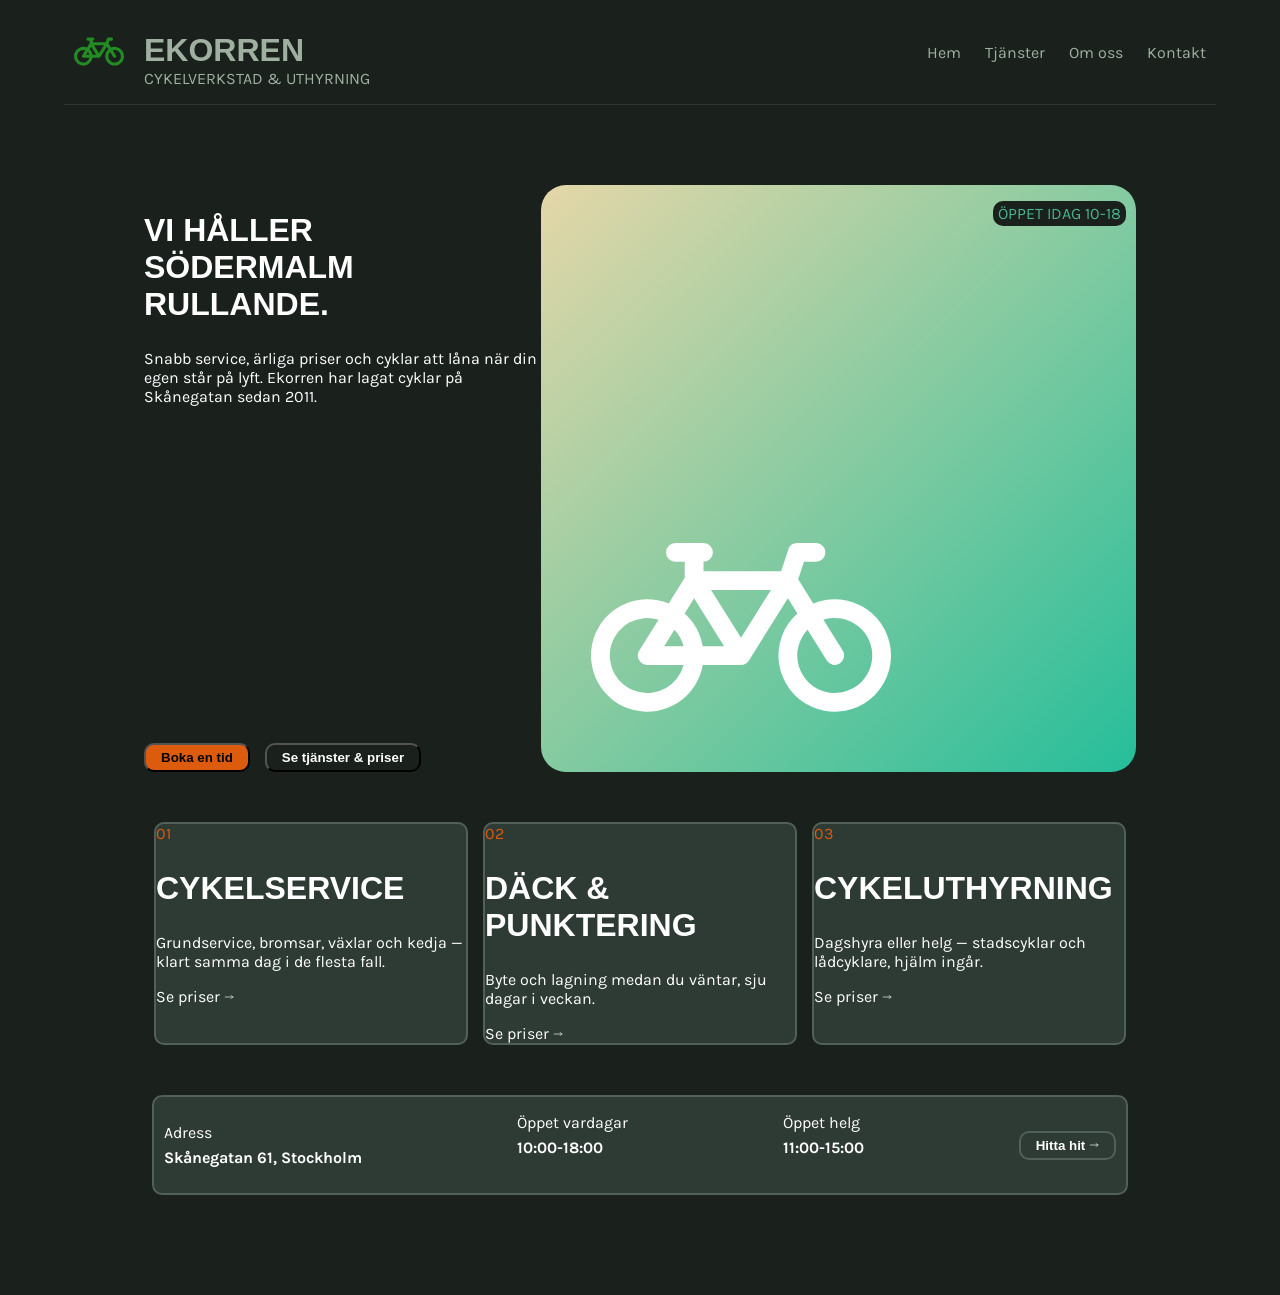
==== commit 0261f015: "fixed mobile version" ====
--- a/index.html
+++ b/index.html
@@ -46,9 +46,11 @@
 
             <aside class="box">
                 <p>ÖPPET IDAG 10-18</p>
-                <svg xmlns="http://www.w3.org/2000/svg" width="300" height="300" fill="white" class="bi bi-bicycle" viewBox="0 0 16 16">
+                <div class="bike">
+                    <svg xmlns="http://www.w3.org/2000/svg" fill="white" class="bi bi-bicycle" viewBox="0 0 16 16">
     <path d="M4 4.5a.5.5 0 0 1 .5-.5H6a.5.5 0 0 1 0 1v.5h4.14l.386-1.158A.5.5 0 0 1 11 4h1a.5.5 0 0 1 0 1h-.64l-.311.935.807 1.29a3 3 0 1 1-.848.53l-.508-.812-2.076 3.322A.5.5 0 0 1 8 10.5H5.959a3 3 0 1 1-1.815-3.274L5 5.856V5h-.5a.5.5 0 0 1-.5-.5m1.5 2.443-.508.814c.5.444.85 1.054.967 1.743h1.139zM8 9.057 9.598 6.5H6.402zM4.937 9.5a2 2 0 0 0-.487-.877l-.548.877zM3.603 8.092A2 2 0 1 0 4.937 10.5H3a.5.5 0 0 1-.424-.765zm7.947.53a2 2 0 1 0 .848-.53l1.026 1.643a.5.5 0 1 1-.848.53z"/>
     </svg>
+                </div>
             </aside>
         </div>        
 
--- a/base.css
+++ b/base.css
@@ -1,61 +1,10 @@
-h1, h2, h3, h4 {
+h1, h2, h3 {
     font-family: "Big Shoulders", sans-serif;
     text-transform: uppercase;
-    color: #eef2ec;
+    font-size: 2rem;
 }
-
 body {
     font-family: "Karla", sans-serif;
     background-color: #1a211d;
+    font-size: 1rem;
 }
-.navigation {
-    display: flex; 
-    width: auto;   
-    background-color: #1a211d;
-    justify-content: space-between;
-    border-bottom: solid 1px #2f3630;
-    gap: 20px;
-    position: sticky;
-    top: 0px;
-    margin-bottom: 40px;
-}
-
-
-.logo-icon {
-    align-self: center;
-}
-
-.links {
-    margin-left: auto;
-    align-self: center;
-}
-
-.navigation a {
-    padding: 10px;
-    text-decoration: none;
-}
-    
-a:focus-visible,
-button:focus-visible,
-input:focus-visible,
-textarea:focus-visible,
-summary:focus-visible {
-    outline: 3px solid #2C6E9B;
-    outline-offset: 2px;
-}
-.footer {
-    display: flex; 
-    width: auto;   
-    justify-content: space-between;
-    align-items: center;
-    gap: 20px;
-    margin-top: 40px;
-    background-color: #1F281F;
-    border-top: 1px solid #2f3630;
-    padding: 20px;
-}
-.footer a {
-    padding: 10px;
-    text-decoration: none;
-
-}
--- a/home.css
+++ b/home.css
@@ -1,8 +1,9 @@
+body {
+    width: 90%;
+    margin: 0 auto;
+}
 .main-container {
     color: white;
-    /* width: 70%;
-    max-width: 1440px;
-     margin: 0 auto; */
      max-width: 1536px;
      padding: 80px;
 
@@ -26,6 +27,15 @@
 
 .logo-icon {
     align-self: center;
+    margin-left: 10px;
+}
+ 
+.logo-text h3 {
+    margin-bottom: 0;
+}
+
+.logo-text p {
+    margin-top: 0;
 }
 
 .links {
@@ -40,11 +50,13 @@
 
 .container-1 {
     display: flex;
+    flex-shrink: 1;
     justify-content: space-evenly;
 }
 
 .hero {
-    width: 400px;
+    flex-basis: 400px;
+    flex-shrink: 1;
 }
 
 .hero h1 {
@@ -80,10 +92,10 @@
 
 .box {
     display: flex;
+    flex-shrink: 1;
     flex-direction: column;
     justify-content: space-between;
-    min-width: 700px;
-    min-height: 600px;
+    flex-basis: 700px;
     background-image: linear-gradient(to left top, #25be9a, #e5d7a8);
     border-radius: 25px;
 }
@@ -97,16 +109,23 @@
     margin-right: 10px;
 }
 
+.bike {
+    margin-left: 50px;
+    max-width: 300px;
+}
+
 .services {
     display: flex;
     justify-content: center;
+    width: calc(100% - 300px);
+    margin: 50px auto;
     gap: 25px;
-    margin-top: 80px;
 }
 
 .service-01 {
     border: solid 2px #516158;
-    width: 400px;
+    flex-basis: 400px;
+    flex-shrink: 1;
     background-color: #2e3b34;
     border-radius: 10px;
 }
@@ -126,7 +145,8 @@
 
 .service-02 {
     border: solid 2px #516158;
-    width: 400px;
+    flex-basis: 400px;
+    flex-shrink: 1;
     background-color: #2e3b34;
     border-radius: 10px;
 }
@@ -141,7 +161,8 @@
 
 .service-03 {
     border: solid 2px #516158;
-    width: 400px;
+    flex-basis: 400px;
+    flex-shrink: 1;
     background-color: #2e3b34;
     border-radius: 10px;    
 }
@@ -154,16 +175,27 @@
     background-color: #2C6E9B;
 }
 
-.information {   
+.information { 
     border: solid 2px #516158;
     background-color: #2e3b34;
-    border-radius: 10px;   
-    padding: 0px 10px;
+    border-radius: 10px;  
     display: flex;
     justify-content: space-between;
-    margin-top: 50px;
-    width: 80%;
-    margin: 50px auto 0;
+    flex-wrap: wrap;
+    width: calc(100% - 300px);
+    margin: 50px auto;
+}
+
+.adress {
+    margin: 10px 10px;
+}
+
+.open-weekdays {
+    margin: 0px 10px;
+}
+
+.open-weekends {
+    margin: 0px 10px;
 }
 
 .adress p:last-child {
@@ -184,6 +216,7 @@
 .information button {
     background-color: #2e3b34;
     border: solid 2px #516158;
+    margin: 1px 10px;
     border-radius: 10px; 
     padding: 5px 15px;
     align-self: center;
@@ -193,4 +226,197 @@
 
 .information button:hover {
     background-color: #2C6E9B;
-}+}
+
+/* Desktop-first media queries */
+
+@media screen and (max-width:1536px) {
+    .box {
+        flex-basis: 600px;
+    }
+    .services {
+        gap: 20px;
+        width: calc(100% - 20px);
+    }
+    .information {
+        margin: 20px auto;
+        width: calc(100% - 20px); 
+    }
+} 
+
+@media screen and (max-width:1280px) {
+    .box {
+        flex-basis: 600px;
+    }
+    .services {
+        gap: 15px;
+        width: calc(100% - 20px);
+    }
+    .information {
+        margin: 20px auto;
+        width: calc(100% - 20px); 
+    }   
+} 
+
+@media screen and (max-width:1024px) {
+    .container-1 {
+        flex-direction: column;        
+    }
+    .box {
+        order: 1;
+        flex-basis: 500px;
+    }
+    .hero {
+        order: 2;
+        flex-basis: 250px;
+    }
+    .bike {
+        max-width: 250px;;
+    }
+    .CTA {
+        min-height: 80px;
+    }
+    .services {
+        flex-direction: column;
+        width: calc(100% - 20px);
+    }
+    .service-01{
+        flex-basis: 300px;
+    }
+    .service-02{
+        flex-basis: 300px;
+    }
+    .service-03{
+        flex-basis: 300px;
+    }
+    .information {
+        margin: 20px auto; 
+        width: calc(100% - 20px);
+    }   
+} 
+
+@media screen and (max-width:768px) {
+    .main-container {
+        padding: 20px;
+    }
+    .links {
+        flex-wrap: wrap;
+    }
+    .container-1 {
+        flex-direction: column;        
+    }
+    .box {
+        order: 1;
+        flex-basis: 400px;
+    }
+    .hero {
+        order: 2;
+    }
+    .bike {
+        max-width: 200px;;
+    }
+    .CTA {
+        min-height: 60px;
+    }
+    .services {
+        flex-direction: column;
+        margin-top: 60px;
+        width: calc(100% - 20px);
+        
+    }
+     .service-01{
+        flex-basis: 250px;
+    }
+    .service-02{
+        flex-basis: 250px;
+    }
+    .service-03{
+        flex-basis: 250px;
+    }
+   .information {
+        margin: 20px auto; 
+        width: calc(100% - 20px);
+    }      
+} 
+
+@media screen and (max-width:640px) {
+    .main-container {
+        padding: 10px;
+    }
+    .container-1 {
+        flex-direction: column;        
+    }
+    .box {
+        order: 1;
+        flex-basis: 400px;
+    }
+    .hero {
+        order: 2;
+    }
+    .bike {
+        max-width: 200px;
+    }
+    .CTA {
+        min-height: 40px;
+    }
+    .services {
+        flex-direction: column;
+        margin-top: 40px;
+        width: calc(100% - 20px);
+    }
+    .service-01{
+        flex-basis: 200px;
+    }
+    .service-02{
+        flex-basis: 200px;
+    }
+    .service-03{
+        flex-basis: 250px;
+    }
+   .information {
+        margin: 20px auto; 
+        width: calc(100% - 20px);
+    }
+} 
+
+@media screen and (max-width:475px) {
+    .main-container {
+        padding: 10px;
+    }
+    .container-1 {
+        flex-direction: column;        
+    }
+    .box {
+        order: 1;
+        flex-basis: 400px;
+    }
+    .hero {
+        order: 2;
+        flex-basis: 200px;
+    }
+    .bike {
+        max-width: 200px;;
+    }
+    .CTA {
+        min-height: 20px;
+    }
+    .services {
+        flex-direction: column;
+        margin-top: 20px;
+        width: calc(100% - 20px);
+    }
+    .service-01{
+        flex-basis: 200px;
+    }
+    .service-02{
+        flex-basis: 200px;
+    }
+    .service-03{
+        flex-basis: 250px;
+    }
+    .information {
+        margin: 20px auto; 
+        width: calc(100% - 20px);
+        gap: 15px;
+    }  
+} 
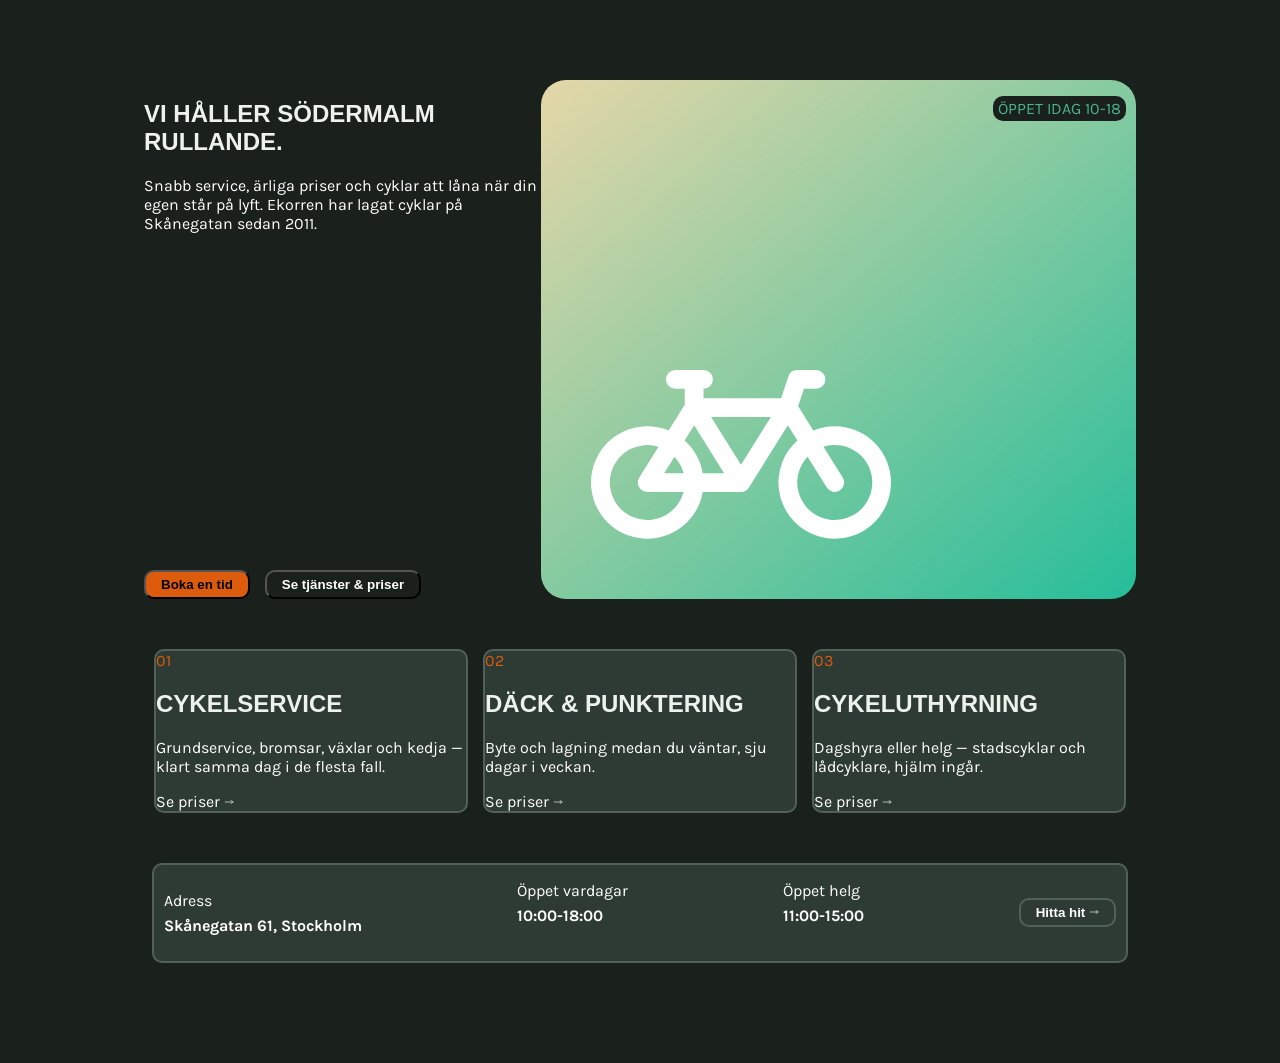
==== commit 6474b1b3: "fixed sass and deleted header" ====
--- a/index.html
+++ b/index.html
@@ -6,6 +6,7 @@
     <title>Cykelverkstan Ekorren</title>
     <link rel="stylesheet" href="base.css">
     <link rel="stylesheet" href="home.css">
+    <link rel="stylesheet" href="style.css"
     <link rel="preconnect" href="https://fonts.googleapis.com">
     <link rel="preconnect" href="https://fonts.gstatic.com" crossorigin>
     <link href="https://fonts.googleapis.com/css2?
@@ -14,7 +15,7 @@
     
 </head>
 <body>
-    <header class="navigation">
+    <!-- <header class="navigation">
         <div class="logo-icon">
             <svg xmlns="http://www.w3.org/2000/svg" width="50" height="50" fill="ForestGreen" class="bi bi-bicycle" viewBox="0 0 16 16">
         <path d="M4 4.5a.5.5 0 0 1 .5-.5H6a.5.5 0 0 1 0 1v.5h4.14l.386-1.158A.5.5 0 0 1 11 4h1a.5.5 0 0 1 0 1h-.64l-.311.935.807 1.29a3 3 0 1 1-.848.53l-.508-.812-2.076 3.322A.5.5 0 0 1 8 10.5H5.959a3 3 0 1 1-1.815-3.274L5 5.856V5h-.5a.5.5 0 0 1-.5-.5m1.5 2.443-.508.814c.5.444.85 1.054.967 1.743h1.139zM8 9.057 9.598 6.5H6.402zM4.937 9.5a2 2 0 0 0-.487-.877l-.548.877zM3.603 8.092A2 2 0 1 0 4.937 10.5H3a.5.5 0 0 1-.424-.765zm7.947.53a2 2 0 1 0 .848-.53l1.026 1.643a.5.5 0 1 1-.848.53z"/>
@@ -31,7 +32,7 @@
             <a href="contact.html">Kontakt</a>
         </nav>
 
-    </header>
+    </header> -->
 
     <main class="main-container">
         <div class="container-1">
--- a/base.css
+++ b/base.css
@@ -1,10 +1,61 @@
-h1, h2, h3 {
+h1, h2, h3, h4 {
     font-family: "Big Shoulders", sans-serif;
     text-transform: uppercase;
-    font-size: 2rem;
+    color: #eef2ec;
 }
+
 body {
     font-family: "Karla", sans-serif;
     background-color: #1a211d;
-    font-size: 1rem;
 }
+/*.navigation {
+    display: flex; 
+    width: auto;   
+    background-color: #1a211d;
+    justify-content: space-between;
+    border-bottom: solid 1px #2f3630;
+    gap: 20px;
+    position: sticky;
+    top: 0px;
+    margin-bottom: 40px;
+}
+
+
+.logo-icon {
+    align-self: center;
+}
+
+.links {
+    margin-left: auto;
+    align-self: center;
+}
+
+.navigation a {
+    padding: 10px;
+    text-decoration: none;
+}
+   flyttar till _header.scss  */ 
+a:focus-visible,
+button:focus-visible,
+input:focus-visible,
+textarea:focus-visible,
+summary:focus-visible {
+    outline: 3px solid #2C6E9B;
+    outline-offset: 2px;
+}
+/*.footer {
+    display: flex; 
+    width: auto;   
+    justify-content: space-between;
+    align-items: center;
+    gap: 20px;
+    margin-top: 40px;
+    background-color: #1F281F;
+    border-top: 1px solid #2f3630;
+    padding: 20px;
+}
+.footer a {
+    padding: 10px;
+    text-decoration: none;
+
+} flyttar till _footer.scsss */
--- a/home.css
+++ b/home.css
@@ -1,422 +1,414 @@
 body {
-    width: 90%;
-    margin: 0 auto;
-}
+  width: 90%;
+  margin: 0 auto;
+}
+
 .main-container {
-    color: white;
-     max-width: 1536px;
-     padding: 80px;
-
+  color: white;
+  max-width: 1536px;
+  padding: 80px;
 }
 
 .navigation, a {
-    color: #9FB0A0;
+  color: #9FB0A0;
 }
 
 .navigation {
-    display: flex; 
-    width: auto;
-    background-color: #1a211d;
-    justify-content: space-between;
-    border-bottom: solid 1px #2f3630;
+  display: flex;
+  width: auto;
+  background-color: #1a211d;
+  justify-content: space-between;
+  border-bottom: solid 1px #2f3630;
+  gap: 20px;
+  position: sticky;
+  top: 0px;
+}
+
+.logo-icon {
+  align-self: center;
+  margin-left: 10px;
+}
+
+.logo-text h3 {
+  margin-bottom: 0;
+}
+
+.logo-text p {
+  margin-top: 0;
+}
+
+.links {
+  margin-left: auto;
+  align-self: center;
+}
+
+a {
+  padding: 10px;
+  text-decoration: none;
+}
+
+.container-1 {
+  display: flex;
+  flex-shrink: 1;
+  justify-content: space-evenly;
+}
+
+.hero {
+  flex-basis: 400px;
+  flex-shrink: 1;
+}
+
+.hero h1 {
+  padding-right: 20px;
+}
+
+.CTA {
+  display: flex;
+  justify-content: flex-start;
+  align-items: flex-end;
+  gap: 15px;
+  min-height: 350px;
+}
+
+.CTA button:first-child {
+  background-color: #DD5B0C;
+  border-radius: 10px;
+  padding: 5px 15px;
+  font-weight: bold;
+}
+
+.CTA button:last-child {
+  background-color: #1a211d;
+  border-radius: 10px;
+  padding: 5px 15px;
+  color: white;
+  font-weight: bold;
+}
+
+.CTA button:hover {
+  background-color: #2C6E9B;
+}
+
+.box {
+  display: flex;
+  flex-shrink: 1;
+  flex-direction: column;
+  justify-content: space-between;
+  flex-basis: 700px;
+  background-image: linear-gradient(to left top, #25be9a, #e5d7a8);
+  border-radius: 25px;
+}
+
+.box p {
+  background-color: #1a211d;
+  color: #49b38c;
+  align-self: flex-end;
+  border-radius: 10px;
+  padding: 3px 5px;
+  margin-right: 10px;
+}
+
+.bike {
+  margin-left: 50px;
+  max-width: 300px;
+}
+
+.services {
+  display: flex;
+  justify-content: center;
+  width: calc(100% - 300px);
+  margin: 50px auto;
+  gap: 25px;
+}
+
+.service-01 {
+  border: solid 2px #516158;
+  flex-basis: 400px;
+  flex-shrink: 1;
+  background-color: #2e3b34;
+  border-radius: 10px;
+}
+
+.icon {
+  width: 10px;
+  height: 10px;
+}
+
+.service-01 div:first-child {
+  color: #DD5B0C;
+}
+
+.service-01:hover {
+  background-color: #2C6E9B;
+}
+
+.service-02 {
+  border: solid 2px #516158;
+  flex-basis: 400px;
+  flex-shrink: 1;
+  background-color: #2e3b34;
+  border-radius: 10px;
+}
+
+.service-02 div:first-child {
+  color: #DD5B0C;
+}
+
+.service-02:hover {
+  background-color: #2C6E9B;
+}
+
+.service-03 {
+  border: solid 2px #516158;
+  flex-basis: 400px;
+  flex-shrink: 1;
+  background-color: #2e3b34;
+  border-radius: 10px;
+}
+
+.service-03 div:first-child {
+  color: #DD5B0C;
+}
+
+.service-03:hover {
+  background-color: #2C6E9B;
+}
+
+.information {
+  border: solid 2px #516158;
+  background-color: #2e3b34;
+  border-radius: 10px;
+  display: flex;
+  justify-content: space-between;
+  flex-wrap: wrap;
+  width: calc(100% - 300px);
+  margin: 50px auto;
+}
+
+.adress {
+  margin: 10px 10px;
+}
+
+.open-weekdays {
+  margin: 0px 10px;
+}
+
+.open-weekends {
+  margin: 0px 10px;
+}
+
+.adress p:last-child {
+  font-weight: bold;
+  margin-top: -10px;
+}
+
+.open-weekdays p:last-child {
+  font-weight: bold;
+  margin-top: -10px;
+}
+
+.open-weekends p:last-child {
+  font-weight: bold;
+  margin-top: -10px;
+}
+
+.information button {
+  background-color: #2e3b34;
+  border: solid 2px #516158;
+  margin: 1px 10px;
+  border-radius: 10px;
+  padding: 5px 15px;
+  align-self: center;
+  color: white;
+  font-weight: bold;
+}
+
+.information button:hover {
+  background-color: #2C6E9B;
+}
+
+/* Desktop-first media queries */
+@media screen and (max-width: 1536px) {
+  .box {
+    flex-basis: 600px;
+  }
+  .services {
     gap: 20px;
-    position: sticky;
-    top: 0px;
-
-}
-
-.logo-icon {
-    align-self: center;
-    margin-left: 10px;
-}
- 
-.logo-text h3 {
-    margin-bottom: 0;
-}
-
-.logo-text p {
-    margin-top: 0;
-}
-
-.links {
-    margin-left: auto;
-    align-self: center;
-}
-
-a {
+    width: calc(100% - 20px);
+  }
+  .information {
+    margin: 20px auto;
+    width: calc(100% - 20px);
+  }
+}
+@media screen and (max-width: 1280px) {
+  .box {
+    flex-basis: 600px;
+  }
+  .services {
+    gap: 15px;
+    width: calc(100% - 20px);
+  }
+  .information {
+    margin: 20px auto;
+    width: calc(100% - 20px);
+  }
+}
+@media screen and (max-width: 1024px) {
+  .container-1 {
+    flex-direction: column;
+  }
+  .box {
+    order: 1;
+    flex-basis: 500px;
+  }
+  .hero {
+    order: 2;
+    flex-basis: 250px;
+  }
+  .bike {
+    max-width: 250px;
+  }
+  .CTA {
+    min-height: 80px;
+  }
+  .services {
+    flex-direction: column;
+    width: calc(100% - 20px);
+  }
+  .service-01 {
+    flex-basis: 300px;
+  }
+  .service-02 {
+    flex-basis: 300px;
+  }
+  .service-03 {
+    flex-basis: 300px;
+  }
+  .information {
+    margin: 20px auto;
+    width: calc(100% - 20px);
+  }
+}
+@media screen and (max-width: 768px) {
+  .main-container {
+    padding: 20px;
+  }
+  .links {
+    flex-wrap: wrap;
+  }
+  .container-1 {
+    flex-direction: column;
+  }
+  .box {
+    order: 1;
+    flex-basis: 400px;
+  }
+  .hero {
+    order: 2;
+  }
+  .bike {
+    max-width: 200px;
+  }
+  .CTA {
+    min-height: 60px;
+  }
+  .services {
+    flex-direction: column;
+    margin-top: 60px;
+    width: calc(100% - 20px);
+  }
+  .service-01 {
+    flex-basis: 250px;
+  }
+  .service-02 {
+    flex-basis: 250px;
+  }
+  .service-03 {
+    flex-basis: 250px;
+  }
+  .information {
+    margin: 20px auto;
+    width: calc(100% - 20px);
+  }
+}
+@media screen and (max-width: 640px) {
+  .main-container {
     padding: 10px;
-    text-decoration: none;
-}
-
-.container-1 {
-    display: flex;
-    flex-shrink: 1;
-    justify-content: space-evenly;
-}
-
-.hero {
+  }
+  .container-1 {
+    flex-direction: column;
+  }
+  .box {
+    order: 1;
     flex-basis: 400px;
-    flex-shrink: 1;
-}
-
-.hero h1 {
-    padding-right: 20px;    
-}
-
-.CTA {
-    display: flex;
-    justify-content: flex-start;
-    align-items: flex-end;
+  }
+  .hero {
+    order: 2;
+  }
+  .bike {
+    max-width: 200px;
+  }
+  .CTA {
+    min-height: 40px;
+  }
+  .services {
+    flex-direction: column;
+    margin-top: 40px;
+    width: calc(100% - 20px);
+  }
+  .service-01 {
+    flex-basis: 200px;
+  }
+  .service-02 {
+    flex-basis: 200px;
+  }
+  .service-03 {
+    flex-basis: 250px;
+  }
+  .information {
+    margin: 20px auto;
+    width: calc(100% - 20px);
+  }
+}
+@media screen and (max-width: 475px) {
+  .main-container {
+    padding: 10px;
+  }
+  .container-1 {
+    flex-direction: column;
+  }
+  .box {
+    order: 1;
+    flex-basis: 400px;
+  }
+  .hero {
+    order: 2;
+    flex-basis: 200px;
+  }
+  .bike {
+    max-width: 200px;
+  }
+  .CTA {
+    min-height: 20px;
+  }
+  .services {
+    flex-direction: column;
+    margin-top: 20px;
+    width: calc(100% - 20px);
+  }
+  .service-01 {
+    flex-basis: 200px;
+  }
+  .service-02 {
+    flex-basis: 200px;
+  }
+  .service-03 {
+    flex-basis: 250px;
+  }
+  .information {
+    margin: 20px auto;
+    width: calc(100% - 20px);
     gap: 15px;
-    min-height: 350px;    
-}
-
-.CTA button:first-child {
-    background-color: #DD5B0C;
-    border-radius: 10px;
-    padding: 5px 15px;
-    font-weight: bold;
-}
-
-.CTA button:last-child {
-    background-color: #1a211d;
-    border-radius: 10px;
-    padding: 5px 15px;
-    color: white;
-    font-weight: bold;
-}
-
-.CTA button:hover {
-    background-color: #2C6E9B;
-}
-
-.box {
-    display: flex;
-    flex-shrink: 1;
-    flex-direction: column;
-    justify-content: space-between;
-    flex-basis: 700px;
-    background-image: linear-gradient(to left top, #25be9a, #e5d7a8);
-    border-radius: 25px;
-}
-
-.box p {
-    background-color: #1a211d;
-    color: #49b38c;
-    align-self: flex-end;
-    border-radius: 10px;
-    padding: 3px 5px;
-    margin-right: 10px;
-}
-
-.bike {
-    margin-left: 50px;
-    max-width: 300px;
-}
-
-.services {
-    display: flex;
-    justify-content: center;
-    width: calc(100% - 300px);
-    margin: 50px auto;
-    gap: 25px;
-}
-
-.service-01 {
-    border: solid 2px #516158;
-    flex-basis: 400px;
-    flex-shrink: 1;
-    background-color: #2e3b34;
-    border-radius: 10px;
-}
-
-.icon {
-    width: 10px;
-    height: 10px;
-}
-
-.service-01 div:first-child {
-    color: #DD5B0C;
-}
-
-.service-01:hover {
-    background-color: #2C6E9B;
-}
-
-.service-02 {
-    border: solid 2px #516158;
-    flex-basis: 400px;
-    flex-shrink: 1;
-    background-color: #2e3b34;
-    border-radius: 10px;
-}
-
-.service-02 div:first-child {
-    color: #DD5B0C;
-}
-
-.service-02:hover {
-    background-color: #2C6E9B;
-}
-
-.service-03 {
-    border: solid 2px #516158;
-    flex-basis: 400px;
-    flex-shrink: 1;
-    background-color: #2e3b34;
-    border-radius: 10px;    
-}
-
-.service-03 div:first-child {
-    color: #DD5B0C;
-}
-
-.service-03:hover {
-    background-color: #2C6E9B;
-}
-
-.information { 
-    border: solid 2px #516158;
-    background-color: #2e3b34;
-    border-radius: 10px;  
-    display: flex;
-    justify-content: space-between;
-    flex-wrap: wrap;
-    width: calc(100% - 300px);
-    margin: 50px auto;
-}
-
-.adress {
-    margin: 10px 10px;
-}
-
-.open-weekdays {
-    margin: 0px 10px;
-}
-
-.open-weekends {
-    margin: 0px 10px;
-}
-
-.adress p:last-child {
-    font-weight: bold;
-    margin-top: -10px;
-}
-
-.open-weekdays p:last-child {
-    font-weight: bold;
-    margin-top: -10px;
-}
-
-.open-weekends p:last-child {
-    font-weight: bold;
-    margin-top: -10px;
-}
-
-.information button {
-    background-color: #2e3b34;
-    border: solid 2px #516158;
-    margin: 1px 10px;
-    border-radius: 10px; 
-    padding: 5px 15px;
-    align-self: center;
-    color: white;
-    font-weight: bold;
-}
-
-.information button:hover {
-    background-color: #2C6E9B;
-}
-
-/* Desktop-first media queries */
-
-@media screen and (max-width:1536px) {
-    .box {
-        flex-basis: 600px;
-    }
-    .services {
-        gap: 20px;
-        width: calc(100% - 20px);
-    }
-    .information {
-        margin: 20px auto;
-        width: calc(100% - 20px); 
-    }
-} 
-
-@media screen and (max-width:1280px) {
-    .box {
-        flex-basis: 600px;
-    }
-    .services {
-        gap: 15px;
-        width: calc(100% - 20px);
-    }
-    .information {
-        margin: 20px auto;
-        width: calc(100% - 20px); 
-    }   
-} 
-
-@media screen and (max-width:1024px) {
-    .container-1 {
-        flex-direction: column;        
-    }
-    .box {
-        order: 1;
-        flex-basis: 500px;
-    }
-    .hero {
-        order: 2;
-        flex-basis: 250px;
-    }
-    .bike {
-        max-width: 250px;;
-    }
-    .CTA {
-        min-height: 80px;
-    }
-    .services {
-        flex-direction: column;
-        width: calc(100% - 20px);
-    }
-    .service-01{
-        flex-basis: 300px;
-    }
-    .service-02{
-        flex-basis: 300px;
-    }
-    .service-03{
-        flex-basis: 300px;
-    }
-    .information {
-        margin: 20px auto; 
-        width: calc(100% - 20px);
-    }   
-} 
-
-@media screen and (max-width:768px) {
-    .main-container {
-        padding: 20px;
-    }
-    .links {
-        flex-wrap: wrap;
-    }
-    .container-1 {
-        flex-direction: column;        
-    }
-    .box {
-        order: 1;
-        flex-basis: 400px;
-    }
-    .hero {
-        order: 2;
-    }
-    .bike {
-        max-width: 200px;;
-    }
-    .CTA {
-        min-height: 60px;
-    }
-    .services {
-        flex-direction: column;
-        margin-top: 60px;
-        width: calc(100% - 20px);
-        
-    }
-     .service-01{
-        flex-basis: 250px;
-    }
-    .service-02{
-        flex-basis: 250px;
-    }
-    .service-03{
-        flex-basis: 250px;
-    }
-   .information {
-        margin: 20px auto; 
-        width: calc(100% - 20px);
-    }      
-} 
-
-@media screen and (max-width:640px) {
-    .main-container {
-        padding: 10px;
-    }
-    .container-1 {
-        flex-direction: column;        
-    }
-    .box {
-        order: 1;
-        flex-basis: 400px;
-    }
-    .hero {
-        order: 2;
-    }
-    .bike {
-        max-width: 200px;
-    }
-    .CTA {
-        min-height: 40px;
-    }
-    .services {
-        flex-direction: column;
-        margin-top: 40px;
-        width: calc(100% - 20px);
-    }
-    .service-01{
-        flex-basis: 200px;
-    }
-    .service-02{
-        flex-basis: 200px;
-    }
-    .service-03{
-        flex-basis: 250px;
-    }
-   .information {
-        margin: 20px auto; 
-        width: calc(100% - 20px);
-    }
-} 
-
-@media screen and (max-width:475px) {
-    .main-container {
-        padding: 10px;
-    }
-    .container-1 {
-        flex-direction: column;        
-    }
-    .box {
-        order: 1;
-        flex-basis: 400px;
-    }
-    .hero {
-        order: 2;
-        flex-basis: 200px;
-    }
-    .bike {
-        max-width: 200px;;
-    }
-    .CTA {
-        min-height: 20px;
-    }
-    .services {
-        flex-direction: column;
-        margin-top: 20px;
-        width: calc(100% - 20px);
-    }
-    .service-01{
-        flex-basis: 200px;
-    }
-    .service-02{
-        flex-basis: 200px;
-    }
-    .service-03{
-        flex-basis: 250px;
-    }
-    .information {
-        margin: 20px auto; 
-        width: calc(100% - 20px);
-        gap: 15px;
-    }  
-} +  }
+}/*# sourceMappingURL=style.css.map */
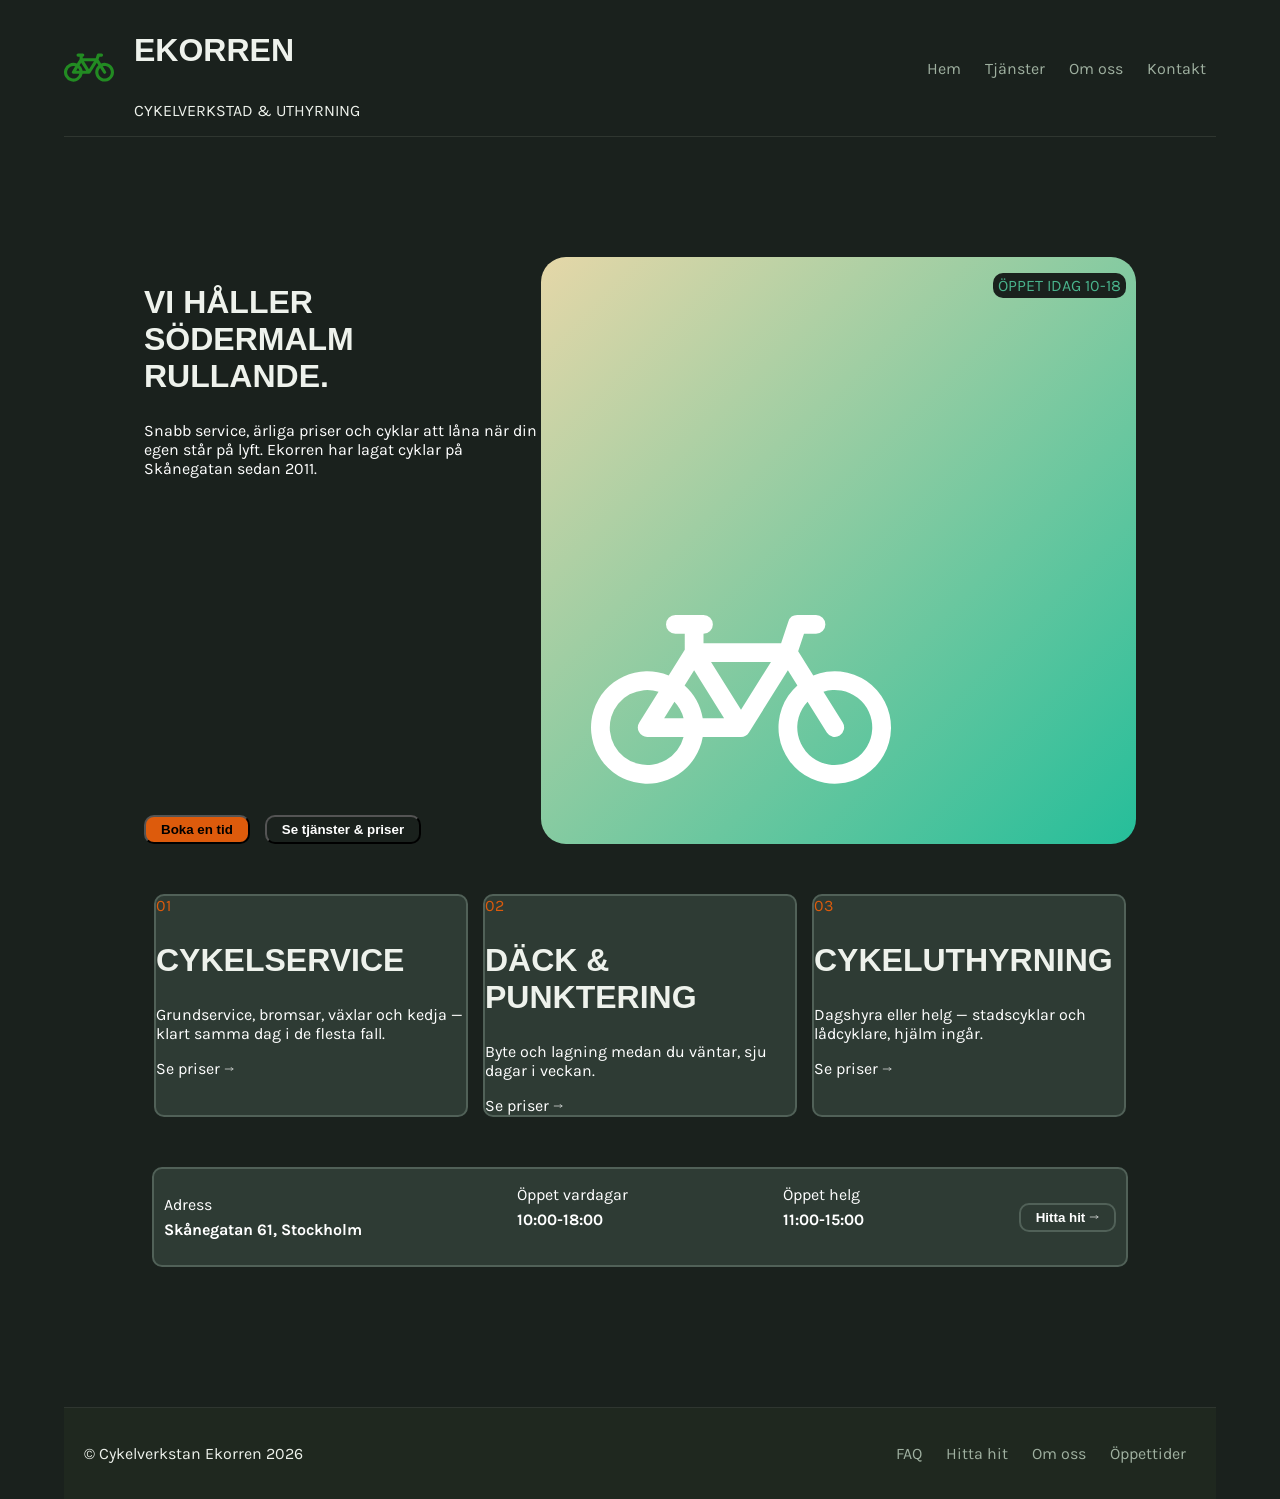
==== commit 95f948f1: "updated contact and homepage" ====
--- a/index.html
+++ b/index.html
@@ -6,7 +6,6 @@
     <title>Cykelverkstan Ekorren</title>
     <link rel="stylesheet" href="base.css">
     <link rel="stylesheet" href="home.css">
-    <link rel="stylesheet" href="style.css"
     <link rel="preconnect" href="https://fonts.googleapis.com">
     <link rel="preconnect" href="https://fonts.gstatic.com" crossorigin>
     <link href="https://fonts.googleapis.com/css2?
@@ -15,25 +14,23 @@
     
 </head>
 <body>
-    <!-- <header class="navigation">
-        <div class="logo-icon">
-            <svg xmlns="http://www.w3.org/2000/svg" width="50" height="50" fill="ForestGreen" class="bi bi-bicycle" viewBox="0 0 16 16">
-        <path d="M4 4.5a.5.5 0 0 1 .5-.5H6a.5.5 0 0 1 0 1v.5h4.14l.386-1.158A.5.5 0 0 1 11 4h1a.5.5 0 0 1 0 1h-.64l-.311.935.807 1.29a3 3 0 1 1-.848.53l-.508-.812-2.076 3.322A.5.5 0 0 1 8 10.5H5.959a3 3 0 1 1-1.815-3.274L5 5.856V5h-.5a.5.5 0 0 1-.5-.5m1.5 2.443-.508.814c.5.444.85 1.054.967 1.743h1.139zM8 9.057 9.598 6.5H6.402zM4.937 9.5a2 2 0 0 0-.487-.877l-.548.877zM3.603 8.092A2 2 0 1 0 4.937 10.5H3a.5.5 0 0 1-.424-.765zm7.947.53a2 2 0 1 0 .848-.53l1.026 1.643a.5.5 0 1 1-.848.53z"/>
-        </svg>
-        </div>
-        <div class="logo-text">
-            <h3>EKORREN</h3>
-            <p>CYKELVERKSTAD & UTHYRNING</p>
-        </div>
-        <nav class="links">
-            <a href="index.html">Hem</a>
-            <a href="services.html">Tjänster</a>
-            <a href="about.html">Om oss</a>
-            <a href="contact.html">Kontakt</a>
-        </nav>
-
-    </header> -->
-
+   <header class="navigation">
+            <div class="logo-icon">
+                <svg xmlns="http://www.w3.org/2000/svg" width="50" height="50" fill="ForestGreen" class="bi bi-bicycle" viewBox="0 0 16 16">
+            <path d="M4 4.5a.5.5 0 0 1 .5-.5H6a.5.5 0 0 1 0 1v.5h4.14l.386-1.158A.5.5 0 0 1 11 4h1a.5.5 0 0 1 0 1h-.64l-.311.935.807 1.29a3 3 0 1 1-.848.53l-.508-.812-2.076 3.322A.5.5 0 0 1 8 10.5H5.959a3 3 0 1 1-1.815-3.274L5 5.856V5h-.5a.5.5 0 0 1-.5-.5m1.5 2.443-.508.814c.5.444.85 1.054.967 1.743h1.139zM8 9.057 9.598 6.5H6.402zM4.937 9.5a2 2 0 0 0-.487-.877l-.548.877zM3.603 8.092A2 2 0 1 0 4.937 10.5H3a.5.5 0 0 1-.424-.765zm7.947.53a2 2 0 1 0 .848-.53l1.026 1.643a.5.5 0 1 1-.848.53z"/>
+            </svg>
+            </div>
+            <div class="logo-text">
+                <h3>EKORREN</h3>
+                <p>CYKELVERKSTAD & UTHYRNING</p>
+            </div>
+            <nav class="links">
+                <a href="index.html">Hem</a>
+                <a href="services.html">Tjänster</a>
+                <a href="about.html">Om oss</a>
+                <a href="contact.html">Kontakt</a>
+            </nav>
+        </header>
     <main class="main-container">
         <div class="container-1">
             <section class="hero">
@@ -101,11 +98,14 @@
 </svg></button>
         </section>        
     </main>
-    
-
     <footer class="footer">
-
-    </footer>
-    
+            <p>© Cykelverkstan Ekorren 2026</p>
+            <div class="footer-links">
+            <a href="contact.html#vanliga-fragor">FAQ</a>
+            <a href="contact.html#hitta-hit">Hitta hit</a>
+            <a href="about.html">Om oss</a>
+            <a href="contact.html#oppettider">Öppettider</a>
+        </div>
+    </footer>    
 </body>
 </html>
--- a/base.css
+++ b/base.css
@@ -1,12 +1,15 @@
 h1, h2, h3, h4 {
     font-family: "Big Shoulders", sans-serif;
     text-transform: uppercase;
+    font-size: 2rem;
     color: #eef2ec;
 }
 
 body {
     font-family: "Karla", sans-serif;
     background-color: #1a211d;
+    font-size: 1rem;
+    color: #eef2ec;
 }
 /*.navigation {
     display: flex; 
--- a/home.css
+++ b/home.css
@@ -1,18 +1,3 @@
-body {
-  width: 90%;
-  margin: 0 auto;
-}
-
-.main-container {
-  color: white;
-  max-width: 1536px;
-  padding: 80px;
-}
-
-.navigation, a {
-  color: #9FB0A0;
-}
-
 .navigation {
   display: flex;
   width: auto;
@@ -22,19 +7,11 @@
   gap: 20px;
   position: sticky;
   top: 0px;
+  margin-bottom: 40px;
 }
 
 .logo-icon {
   align-self: center;
-  margin-left: 10px;
-}
-
-.logo-text h3 {
-  margin-bottom: 0;
-}
-
-.logo-text p {
-  margin-top: 0;
 }
 
 .links {
@@ -42,9 +19,39 @@
   align-self: center;
 }
 
-a {
+.navigation a {
   padding: 10px;
   text-decoration: none;
+  color: #9fb0a0;
+}
+
+.footer {
+  display: flex;
+  width: auto;
+  justify-content: space-between;
+  align-items: center;
+  gap: 20px;
+  margin-top: 40px;
+  background-color: #1F281F;
+  border-top: 1px solid #2f3630;
+  padding: 20px;
+}
+
+.footer a {
+  padding: 10px;
+  text-decoration: none;
+  color: #9fb0a0;
+}
+
+body {
+  width: 90%;
+  margin: 0 auto;
+}
+
+.main-container {
+  color: white;
+  max-width: 1536px;
+  padding: 80px;
 }
 
 .container-1 {
@@ -411,4 +418,4 @@
     width: calc(100% - 20px);
     gap: 15px;
   }
-}/*# sourceMappingURL=style.css.map */+}/*# sourceMappingURL=home.css.map */
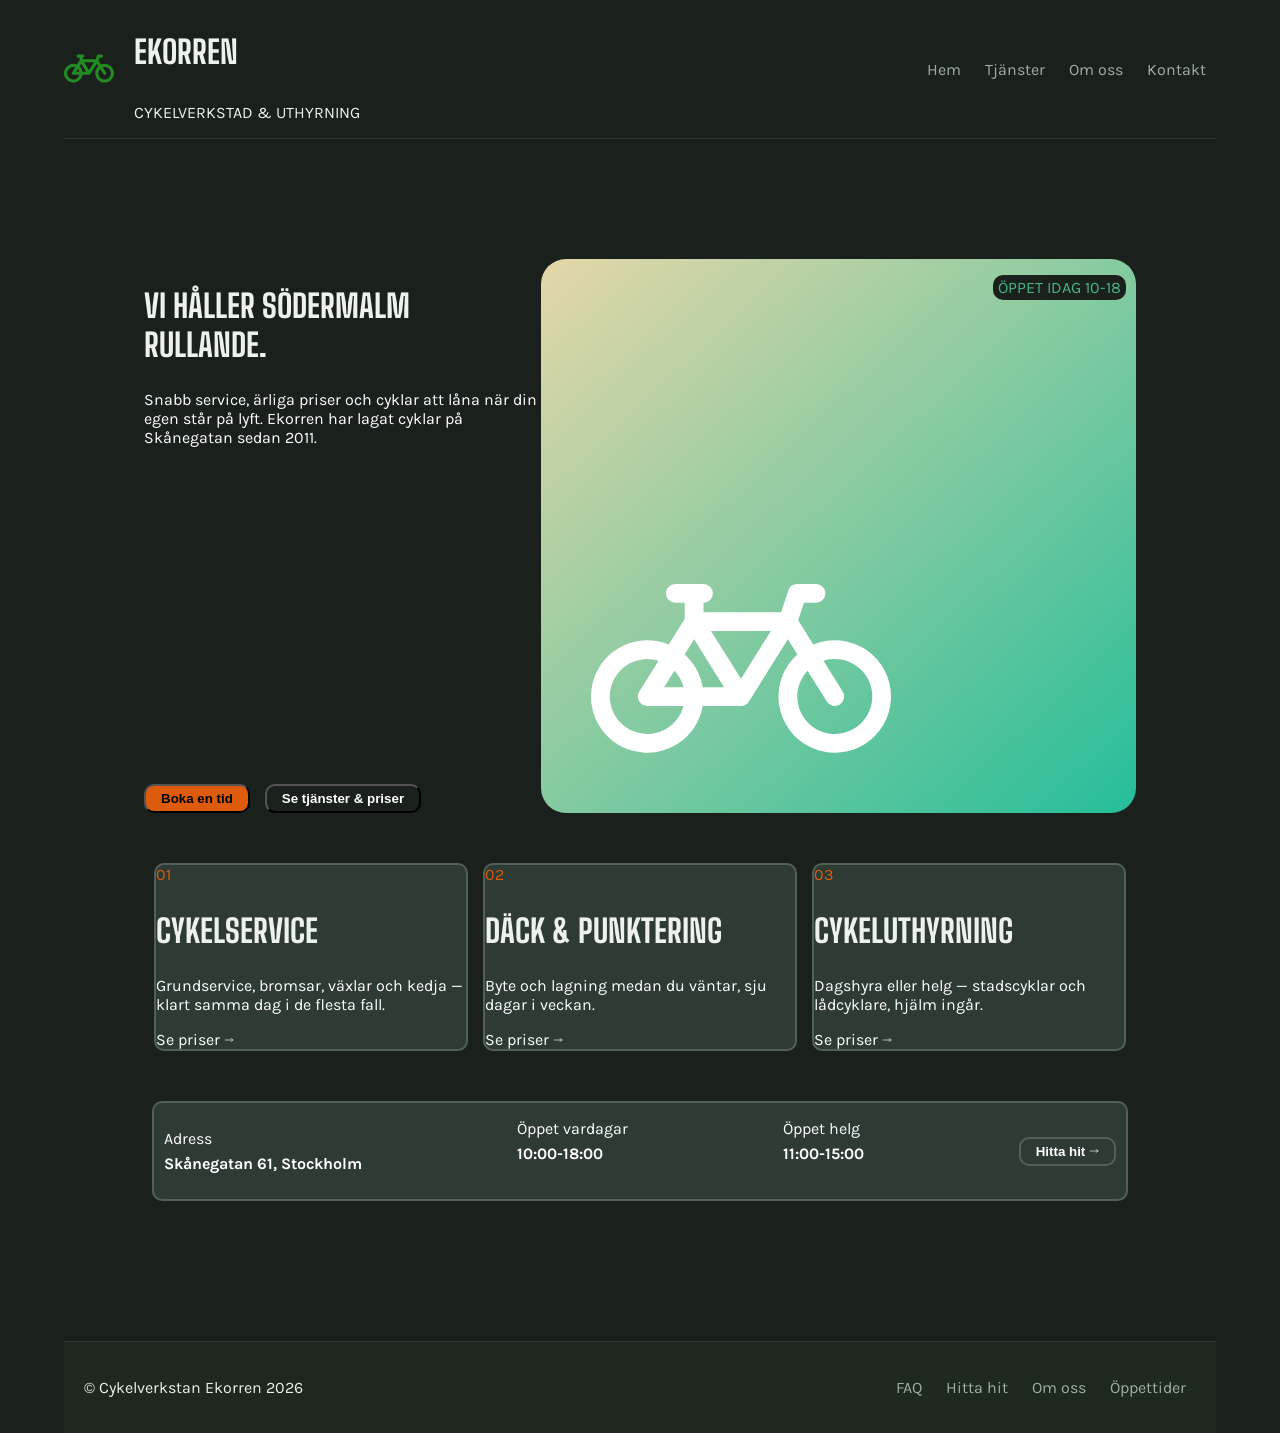
==== commit 007900cc: "changed broken link" ====
--- a/index.html
+++ b/index.html
@@ -8,9 +8,7 @@
     <link rel="stylesheet" href="home.css">
     <link rel="preconnect" href="https://fonts.googleapis.com">
     <link rel="preconnect" href="https://fonts.gstatic.com" crossorigin>
-    <link href="https://fonts.googleapis.com/css2?
-    family=Big+Shoulders:wght@700&family=Karla:wght@400;700&family=Fragment+Mono&display=swap"
-    rel="stylesheet">
+    <link href="https://fonts.googleapis.com/css2?family=Big+Shoulders:wght@700&family=Karla:wght@400;700&family=Fragment+Mono&display=swap" rel="stylesheet">
     
 </head>
 <body>
@@ -30,7 +28,7 @@
                 <a href="about.html">Om oss</a>
                 <a href="contact.html">Kontakt</a>
             </nav>
-        </header>
+    </header>
     <main class="main-container">
         <div class="container-1">
             <section class="hero">
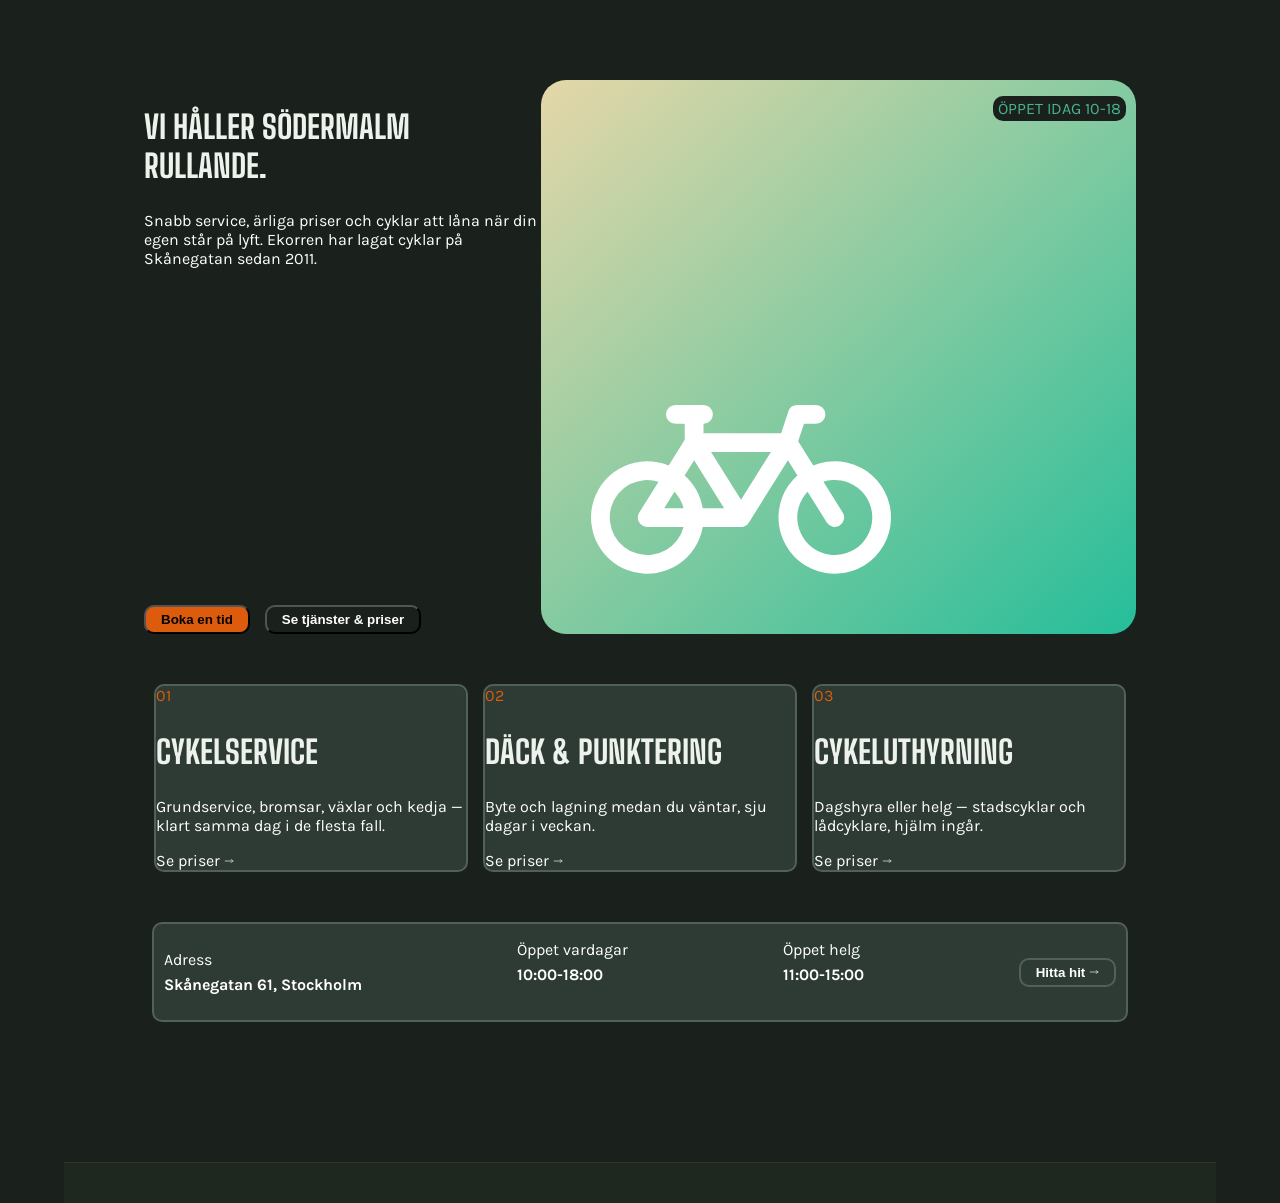
==== commit 767cb83d: "fixed link" ====
--- a/index.html
+++ b/index.html
@@ -6,29 +6,32 @@
     <title>Cykelverkstan Ekorren</title>
     <link rel="stylesheet" href="base.css">
     <link rel="stylesheet" href="home.css">
+    <link rel="stylesheet" href="style.css"
     <link rel="preconnect" href="https://fonts.googleapis.com">
     <link rel="preconnect" href="https://fonts.gstatic.com" crossorigin>
     <link href="https://fonts.googleapis.com/css2?family=Big+Shoulders:wght@700&family=Karla:wght@400;700&family=Fragment+Mono&display=swap" rel="stylesheet">
     
 </head>
 <body>
-   <header class="navigation">
-            <div class="logo-icon">
-                <svg xmlns="http://www.w3.org/2000/svg" width="50" height="50" fill="ForestGreen" class="bi bi-bicycle" viewBox="0 0 16 16">
-            <path d="M4 4.5a.5.5 0 0 1 .5-.5H6a.5.5 0 0 1 0 1v.5h4.14l.386-1.158A.5.5 0 0 1 11 4h1a.5.5 0 0 1 0 1h-.64l-.311.935.807 1.29a3 3 0 1 1-.848.53l-.508-.812-2.076 3.322A.5.5 0 0 1 8 10.5H5.959a3 3 0 1 1-1.815-3.274L5 5.856V5h-.5a.5.5 0 0 1-.5-.5m1.5 2.443-.508.814c.5.444.85 1.054.967 1.743h1.139zM8 9.057 9.598 6.5H6.402zM4.937 9.5a2 2 0 0 0-.487-.877l-.548.877zM3.603 8.092A2 2 0 1 0 4.937 10.5H3a.5.5 0 0 1-.424-.765zm7.947.53a2 2 0 1 0 .848-.53l1.026 1.643a.5.5 0 1 1-.848.53z"/>
-            </svg>
-            </div>
-            <div class="logo-text">
-                <h3>EKORREN</h3>
-                <p>CYKELVERKSTAD & UTHYRNING</p>
-            </div>
-            <nav class="links">
-                <a href="index.html">Hem</a>
-                <a href="services.html">Tjänster</a>
-                <a href="about.html">Om oss</a>
-                <a href="contact.html">Kontakt</a>
-            </nav>
-    </header>
+    <!-- <header class="navigation">
+        <div class="logo-icon">
+            <svg xmlns="http://www.w3.org/2000/svg" width="50" height="50" fill="ForestGreen" class="bi bi-bicycle" viewBox="0 0 16 16">
+        <path d="M4 4.5a.5.5 0 0 1 .5-.5H6a.5.5 0 0 1 0 1v.5h4.14l.386-1.158A.5.5 0 0 1 11 4h1a.5.5 0 0 1 0 1h-.64l-.311.935.807 1.29a3 3 0 1 1-.848.53l-.508-.812-2.076 3.322A.5.5 0 0 1 8 10.5H5.959a3 3 0 1 1-1.815-3.274L5 5.856V5h-.5a.5.5 0 0 1-.5-.5m1.5 2.443-.508.814c.5.444.85 1.054.967 1.743h1.139zM8 9.057 9.598 6.5H6.402zM4.937 9.5a2 2 0 0 0-.487-.877l-.548.877zM3.603 8.092A2 2 0 1 0 4.937 10.5H3a.5.5 0 0 1-.424-.765zm7.947.53a2 2 0 1 0 .848-.53l1.026 1.643a.5.5 0 1 1-.848.53z"/>
+        </svg>
+        </div>
+        <div class="logo-text">
+            <h3>EKORREN</h3>
+            <p>CYKELVERKSTAD & UTHYRNING</p>
+        </div>
+        <nav class="links">
+            <a href="index.html">Hem</a>
+            <a href="services.html">Tjänster</a>
+            <a href="about.html">Om oss</a>
+            <a href="contact.html">Kontakt</a>
+        </nav>
+
+    </header> -->
+
     <main class="main-container">
         <div class="container-1">
             <section class="hero">
@@ -96,14 +99,11 @@
 </svg></button>
         </section>        
     </main>
+    
+
     <footer class="footer">
-            <p>© Cykelverkstan Ekorren 2026</p>
-            <div class="footer-links">
-            <a href="contact.html#vanliga-fragor">FAQ</a>
-            <a href="contact.html#hitta-hit">Hitta hit</a>
-            <a href="about.html">Om oss</a>
-            <a href="contact.html#oppettider">Öppettider</a>
-        </div>
-    </footer>    
+
+    </footer>
+    
 </body>
 </html>
--- a/base.css
+++ b/base.css
@@ -1,4 +1,4 @@
-h1, h2, h3, h4 {
+h1, h2, h3{
     font-family: "Big Shoulders", sans-serif;
     text-transform: uppercase;
     font-size: 2rem;
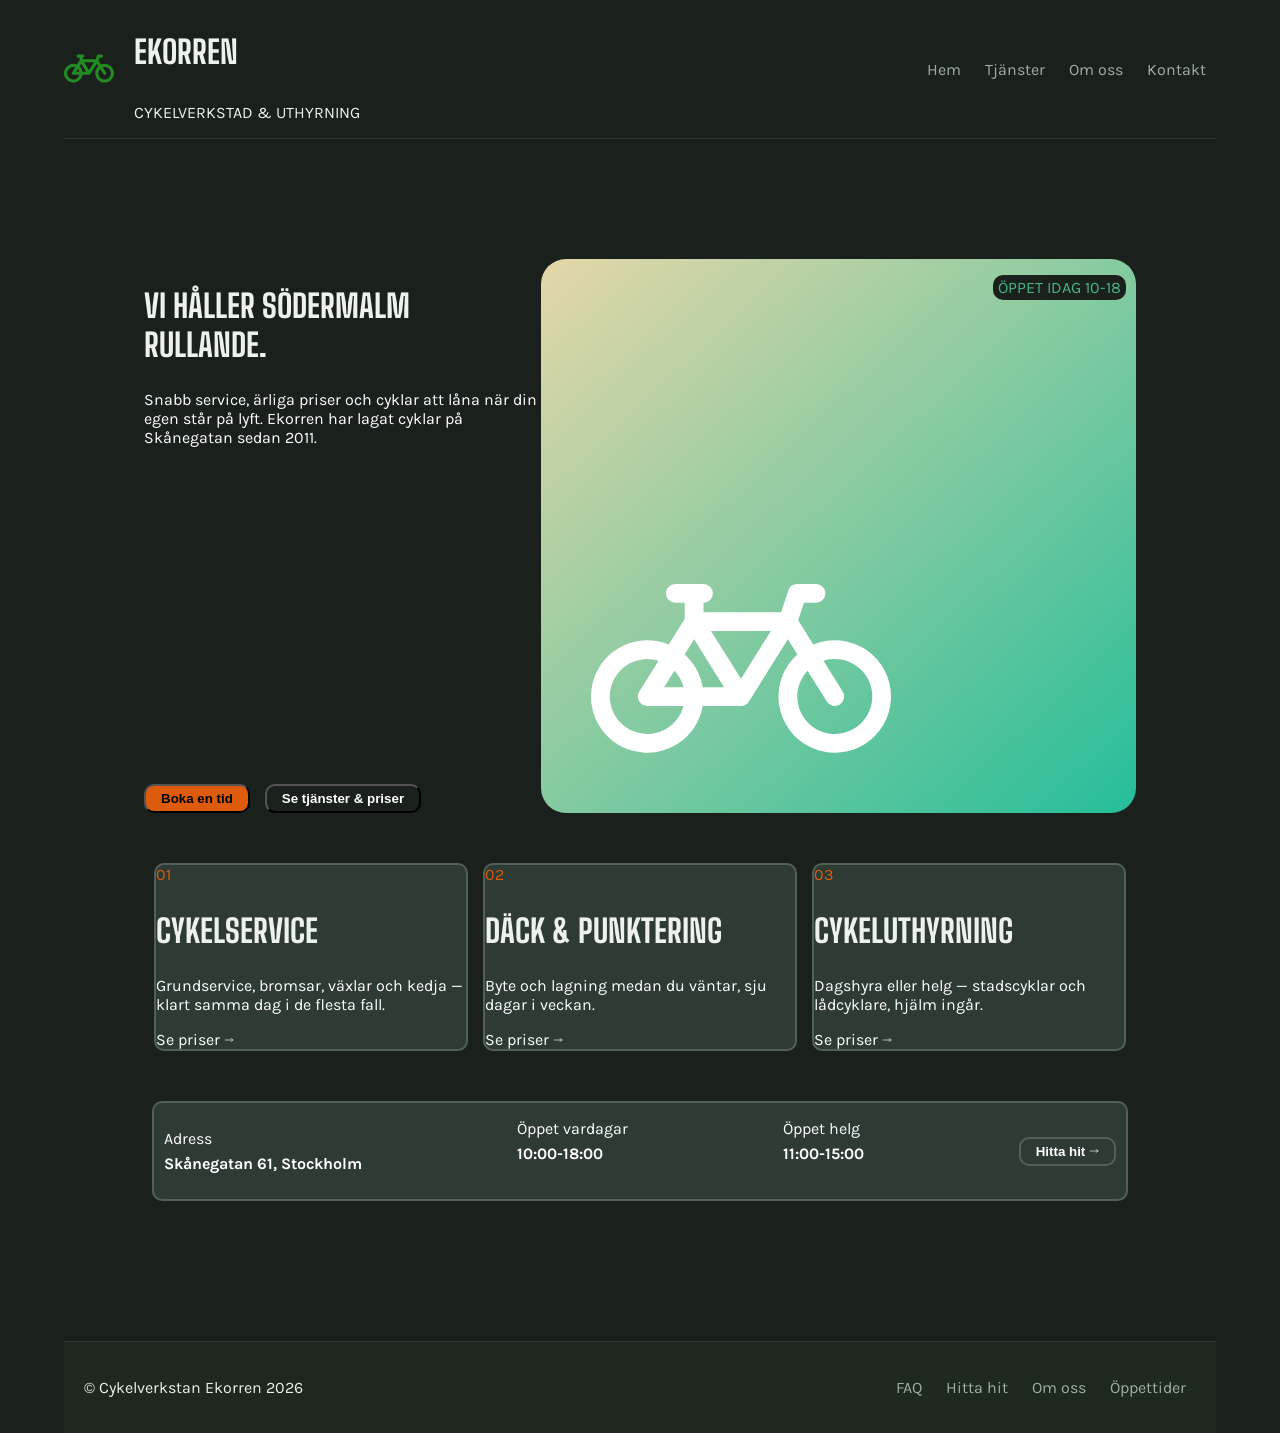
==== commit fdcf8ca4: "Merge branch 'home' of https://github.com/sangriyaaa/Projekt-Ekorre into home" ====
--- a/index.html
+++ b/index.html
@@ -6,32 +6,29 @@
     <title>Cykelverkstan Ekorren</title>
     <link rel="stylesheet" href="base.css">
     <link rel="stylesheet" href="home.css">
-    <link rel="stylesheet" href="style.css"
     <link rel="preconnect" href="https://fonts.googleapis.com">
     <link rel="preconnect" href="https://fonts.gstatic.com" crossorigin>
     <link href="https://fonts.googleapis.com/css2?family=Big+Shoulders:wght@700&family=Karla:wght@400;700&family=Fragment+Mono&display=swap" rel="stylesheet">
     
 </head>
 <body>
-    <!-- <header class="navigation">
-        <div class="logo-icon">
-            <svg xmlns="http://www.w3.org/2000/svg" width="50" height="50" fill="ForestGreen" class="bi bi-bicycle" viewBox="0 0 16 16">
-        <path d="M4 4.5a.5.5 0 0 1 .5-.5H6a.5.5 0 0 1 0 1v.5h4.14l.386-1.158A.5.5 0 0 1 11 4h1a.5.5 0 0 1 0 1h-.64l-.311.935.807 1.29a3 3 0 1 1-.848.53l-.508-.812-2.076 3.322A.5.5 0 0 1 8 10.5H5.959a3 3 0 1 1-1.815-3.274L5 5.856V5h-.5a.5.5 0 0 1-.5-.5m1.5 2.443-.508.814c.5.444.85 1.054.967 1.743h1.139zM8 9.057 9.598 6.5H6.402zM4.937 9.5a2 2 0 0 0-.487-.877l-.548.877zM3.603 8.092A2 2 0 1 0 4.937 10.5H3a.5.5 0 0 1-.424-.765zm7.947.53a2 2 0 1 0 .848-.53l1.026 1.643a.5.5 0 1 1-.848.53z"/>
-        </svg>
-        </div>
-        <div class="logo-text">
-            <h3>EKORREN</h3>
-            <p>CYKELVERKSTAD & UTHYRNING</p>
-        </div>
-        <nav class="links">
-            <a href="index.html">Hem</a>
-            <a href="services.html">Tjänster</a>
-            <a href="about.html">Om oss</a>
-            <a href="contact.html">Kontakt</a>
-        </nav>
-
-    </header> -->
-
+   <header class="navigation">
+            <div class="logo-icon">
+                <svg xmlns="http://www.w3.org/2000/svg" width="50" height="50" fill="ForestGreen" class="bi bi-bicycle" viewBox="0 0 16 16">
+            <path d="M4 4.5a.5.5 0 0 1 .5-.5H6a.5.5 0 0 1 0 1v.5h4.14l.386-1.158A.5.5 0 0 1 11 4h1a.5.5 0 0 1 0 1h-.64l-.311.935.807 1.29a3 3 0 1 1-.848.53l-.508-.812-2.076 3.322A.5.5 0 0 1 8 10.5H5.959a3 3 0 1 1-1.815-3.274L5 5.856V5h-.5a.5.5 0 0 1-.5-.5m1.5 2.443-.508.814c.5.444.85 1.054.967 1.743h1.139zM8 9.057 9.598 6.5H6.402zM4.937 9.5a2 2 0 0 0-.487-.877l-.548.877zM3.603 8.092A2 2 0 1 0 4.937 10.5H3a.5.5 0 0 1-.424-.765zm7.947.53a2 2 0 1 0 .848-.53l1.026 1.643a.5.5 0 1 1-.848.53z"/>
+            </svg>
+            </div>
+            <div class="logo-text">
+                <h3>EKORREN</h3>
+                <p>CYKELVERKSTAD & UTHYRNING</p>
+            </div>
+            <nav class="links">
+                <a href="index.html">Hem</a>
+                <a href="services.html">Tjänster</a>
+                <a href="about.html">Om oss</a>
+                <a href="contact.html">Kontakt</a>
+            </nav>
+    </header>
     <main class="main-container">
         <div class="container-1">
             <section class="hero">
@@ -99,11 +96,14 @@
 </svg></button>
         </section>        
     </main>
-    
-
     <footer class="footer">
-
-    </footer>
-    
+            <p>© Cykelverkstan Ekorren 2026</p>
+            <div class="footer-links">
+            <a href="contact.html#vanliga-fragor">FAQ</a>
+            <a href="contact.html#hitta-hit">Hitta hit</a>
+            <a href="about.html">Om oss</a>
+            <a href="contact.html#oppettider">Öppettider</a>
+        </div>
+    </footer>    
 </body>
 </html>
--- a/base.css
+++ b/base.css
@@ -2,7 +2,7 @@
     font-family: "Big Shoulders", sans-serif;
     text-transform: uppercase;
     font-size: 2rem;
-    color: #eef2ec;
+    color: #eef2ec; 
 }
 
 body {
